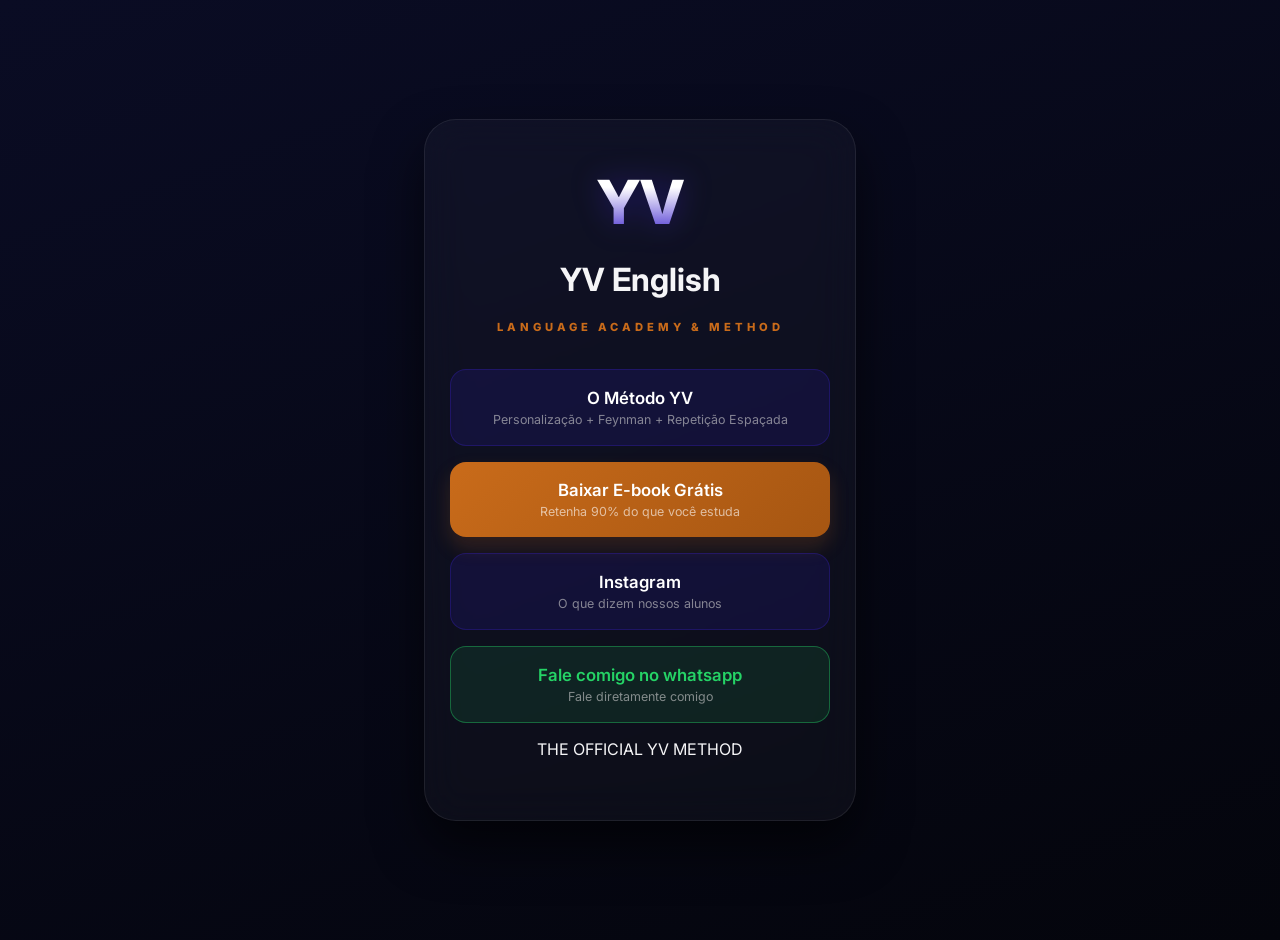
==== index.html @ 887c1414 "Update index.html" ====
<!DOCTYPE html>
<html lang="pt-br">
<head>
    <meta charset="UTF-8">
    <meta name="viewport" content="width=device-width, initial-scale=1.0">
    <title>YV English | Linktree Oficial</title>
    <link rel="stylesheet" href="style.css">
    <link href="https://fonts.googleapis.com/css2?family=Inter:wght@400;600;800&display=swap" rel="stylesheet">
</head>
<body>
    <div class="glass-container">
        <header>
            <div class="logo-glow">YV</div>
            <h1>YV English</h1>
            <p class="tagline">LANGUAGE ACADEMY & METHOD</p>
        </header>

        <main id="links">
            <a href="metodo.html" class="btn secondary" data-info="Descubra a ciência da fluência">
                <span>O Método YV</span>
                <small>Personalização + Feynman + Repetição Espaçada</small>
            </a>

            <a href="./assets/yv.pdf" target="_blank" class="btn primary pulse" data-info="Destrave seu inglês">
                <span>Baixar E-book Grátis</span>
                <small>Retenha 90% do que você estuda</small>
            </a>

            <a href="https://www.instagram.com/yvenglish" class="btn secondary">
                <span>Instagram</span>
                <small>O que dizem nossos alunos</small>
            </a>

            <a href="https://wa.me/5521965126480" class="btn whatsapp">
                <span>Fale comigo no whatsapp</span>
                <small>Fale diretamente comigo</small>
            </a>
        </main>

        <footer>
            <p class="footer-brand">THE OFFICIAL YV METHOD</p>
        </footer>
    </div>

    <script src="script.js"></script>
</body>
</html>
---- style.css ----
:root {
    /* Troca do roxo neon por um Roxo Real Profundo */
    --bg-color: #04050c;           /* Quase preto, para dar contraste */
    --deep-navy: #0a0c24;          /* Azul marinho profundo */
    --royal-purple: #3b22cc;       /* Roxo institucional e sério */
    --accent-orange: #c96b1a;      /* Laranja escuro (cor de autoridade do e-book) */
    --glass-bg: rgba(255, 255, 255, 0.03);
    --text-white: #f5f5f7;         /* Off-white para não cansar a vista */
}

body {
    /* Gradiente linear mais elegante, sem aquele círculo roxo no meio */
    background: linear-gradient(160deg, var(--deep-navy) 0%, var(--bg-color) 100%);
    color: var(--text-white);
    font-family: 'Inter', sans-serif;
    display: flex;
    justify-content: center;
    align-items: center;
    min-height: 100vh;
    margin: 0;
    padding: 20px;
}

.glass-container {
    background: var(--glass-bg);
    backdrop-filter: blur(20px);
    -webkit-backdrop-filter: blur(20px); /* Suporte Safari */
    border: 1px solid rgba(255, 255, 255, 0.08);
    border-radius: 32px;
    padding: 45px 25px;
    width: 100%;
    max-width: 380px;
    box-shadow: 0 25px 50px rgba(0, 0, 0, 0.6);
    text-align: center;
}

.logo-glow {
    font-size: 3.8rem;
    font-weight: 800;
    /* Gradiente no texto para um efeito metálico */
    background: linear-gradient(to bottom, #ffffff 30%, var(--royal-purple) 100%);
    -webkit-background-clip: text;
    -webkit-text-fill-color: transparent;
    filter: drop-shadow(0 0 15px rgba(59, 34, 204, 0.4));
    margin-bottom: 5px;
}

.tagline { 
    font-size: 0.7rem; 
    letter-spacing: 4px; 
    color: var(--accent-orange); /* Laranja escuro trazendo a marca do e-book */
    margin-bottom: 35px;
    font-weight: 800;
    text-transform: uppercase;
}

/* BOTÕES */
.btn {
    display: flex;
    flex-direction: column;
    text-decoration: none;
    padding: 18px;
    margin-bottom: 16px;
    border-radius: 16px;
    transition: all 0.3s cubic-bezier(0.4, 0, 0.2, 1);
    border: 1px solid rgba(255, 255, 255, 0.05);
}

.btn span { font-weight: 600; font-size: 1.05rem; color: #fff; }
.btn small { font-size: 0.78rem; opacity: 0.6; margin-top: 4px; color: #d1d1d1; }

/* Destaque para o E-book (Ouro) */
.primary { 
    background: linear-gradient(135deg, var(--accent-orange), #a65612);
    border: none;
    box-shadow: 0 10px 20px rgba(201, 107, 26, 0.2);
}
.primary span, .primary small { color: #fff; }

/* Botão Secundário - Agora usando o Roxo Real com baixa opacidade */
.secondary { 
    background: rgba(59, 34, 204, 0.15); 
    border: 1px solid rgba(59, 34, 204, 0.3);
}
.secondary:hover { 
    background: rgba(59, 34, 204, 0.3); 
    transform: translateY(-4px); 
    border-color: var(--royal-purple);
}

/* WhatsApp mais sóbrio */
.whatsapp { 
    background: rgba(37, 211, 102, 0.1); 
    border: 1px solid rgba(37, 211, 102, 0.4); 
}
.whatsapp:hover { background: rgba(37, 211, 102, 0.2); }
.whatsapp span { color: #25D366; }

/* Animação de Pulse mais discreta */
@keyframes pulse-animation {
    0% { box-shadow: 0 0 0 0 rgba(201, 107, 26, 0.4); }
    70% { box-shadow: 0 0 0 12px rgba(201, 107, 26, 0); }
    100% { box-shadow: 0 0 0 0 rgba(201, 107, 26, 0); }
}

/* Ajustes na Página de Método */
.pillar {
    border-left: 2px solid var(--royal-purple);
    background: rgba(255,255,255,0.02);
    padding: 15px;
    border-radius: 0 12px 12px 0;
}
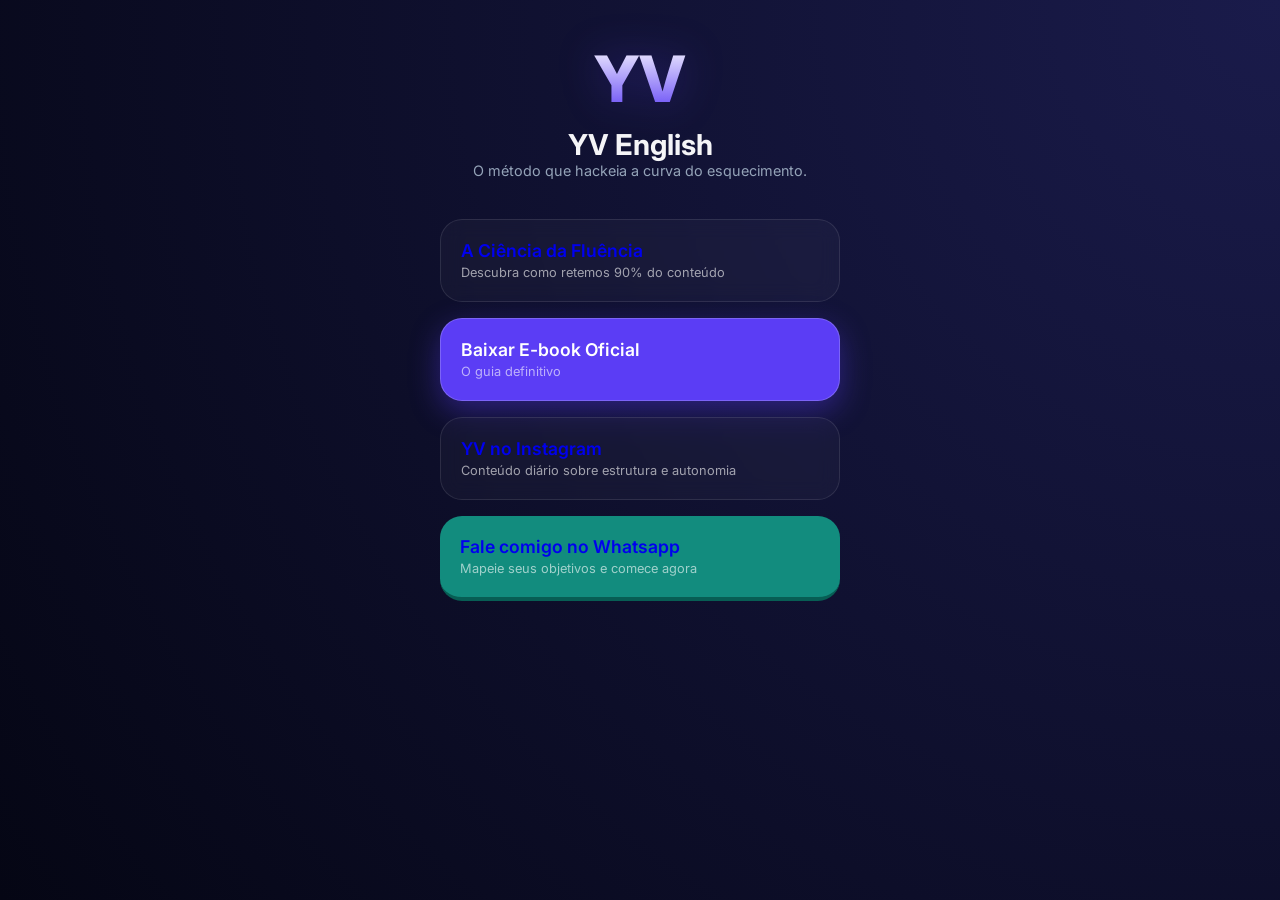
==== commit af9b1d82: "." ====
--- a/index.html
+++ b/index.html
@@ -3,45 +3,42 @@
 <head>
     <meta charset="UTF-8">
     <meta name="viewport" content="width=device-width, initial-scale=1.0">
-    <title>YV English | Linktree Oficial</title>
+    <title>YV English | Language Academy</title>
     <link rel="stylesheet" href="style.css">
     <link href="https://fonts.googleapis.com/css2?family=Inter:wght@400;600;800&display=swap" rel="stylesheet">
 </head>
 <body>
-    <div class="glass-container">
-        <header>
-            <div class="logo-glow">YV</div>
-            <h1>YV English</h1>
-            <p class="tagline">LANGUAGE ACADEMY & METHOD</p>
-        </header>
 
-        <main id="links">
-            <a href="metodo.html" class="btn secondary" data-info="Descubra a ciência da fluência">
-                <span>O Método YV</span>
-                <small>Personalização + Feynman + Repetição Espaçada</small>
-            </a>
+<div class="container">
+    <header>
+        <div class="logo">YV</div>
+        <h1>YV English</h1>
+        <p class="tagline">O método que hackeia a curva do esquecimento.</p>
+    </header>
 
-            <a href="./assets/yv.pdf" target="_blank" class="btn primary pulse" data-info="Destrave seu inglês">
-                <span>Baixar E-book Grátis</span>
-                <small>Retenha 90% do que você estuda</small>
-            </a>
+    <main>
+        <a href="metodo.html" class="btn glass">
+            <span>A Ciência da Fluência</span>
+            <small>Descubra como retemos 90% do conteúdo</small>
+        </a>
 
-            <a href="https://www.instagram.com/yvenglish" class="btn secondary">
-                <span>Instagram</span>
-                <small>O que dizem nossos alunos</small>
-            </a>
+        <a href="/assets/yvMethodEbook.pdf" class="btn primary">
+            <span>Baixar E-book Oficial</span>
+            <small>O guia definitivo</small>
+        </a>
 
-            <a href="https://wa.me/5521965126480" class="btn whatsapp">
-                <span>Fale comigo no whatsapp</span>
-                <small>Fale diretamente comigo</small>
-            </a>
-        </main>
+        <a href="https://www.instagram.com/yvenglish" class="btn glass">
+            <span>YV no Instagram</span>
+            <small>Conteúdo diário sobre estrutura e autonomia</small>
+        </a>
 
-        <footer>
-            <p class="footer-brand">THE OFFICIAL YV METHOD</p>
-        </footer>
-    </div>
+        <a href="https://wa.me/5521965126480" class="btn whatsapp">
+            <span>Fale comigo no Whatsapp </span>
+            <small>Mapeie seus objetivos e comece agora</small>
+        </a>
+    </main>
+</div>
 
-    <script src="script.js"></script>
+<script src="script.js"></script>
 </body>
-</html>
+</html>
--- a/style.css
+++ b/style.css
@@ -1,112 +1,94 @@
 :root {
-    /* Troca do roxo neon por um Roxo Real Profundo */
-    --bg-color: #04050c;           /* Quase preto, para dar contraste */
-    --deep-navy: #0a0c24;          /* Azul marinho profundo */
-    --royal-purple: #3b22cc;       /* Roxo institucional e sério */
-    --accent-orange: #c96b1a;      /* Laranja escuro (cor de autoridade do e-book) */
+    --bg-deep: #050614;      /* Azul noite profundo */
+    --purple-main: #5b3df5;  /* Roxo vibrante da marca */
+    --orange-alert: #c96b1a; /* Laranja escuro para badges e alertas */
+    --off-white: #f5f5f7;    /* Texto e brilhos */
+    --text-dim: #94a3b8;     /* Cinza azulado para legendas */
     --glass-bg: rgba(255, 255, 255, 0.03);
-    --text-white: #f5f5f7;         /* Off-white para não cansar a vista */
+    --glass-border: rgba(255, 255, 255, 0.1);
 }
 
+* { margin: 0; padding: 0; box-sizing: border-box; }
+
 body {
-    /* Gradiente linear mais elegante, sem aquele círculo roxo no meio */
-    background: linear-gradient(160deg, var(--deep-navy) 0%, var(--bg-color) 100%);
-    color: var(--text-white);
     font-family: 'Inter', sans-serif;
+    background: radial-gradient(circle at top right, #1a1b4b, var(--bg-deep));
+    color: var(--off-white);
+    min-height: 100vh;
     display: flex;
     justify-content: center;
-    align-items: center;
-    min-height: 100vh;
-    margin: 0;
-    padding: 20px;
+    padding: 40px 20px;
 }
 
-.glass-container {
-    background: var(--glass-bg);
-    backdrop-filter: blur(20px);
-    -webkit-backdrop-filter: blur(20px); /* Suporte Safari */
-    border: 1px solid rgba(255, 255, 255, 0.08);
-    border-radius: 32px;
-    padding: 45px 25px;
-    width: 100%;
-    max-width: 380px;
-    box-shadow: 0 25px 50px rgba(0, 0, 0, 0.6);
+.container { width: 100%; max-width: 400px; }
+
+/* LOGO & TYPO */
+.logo {
+    font-size: 4rem;
+    font-weight: 800;
     text-align: center;
+    background: linear-gradient(to bottom, #fff, var(--purple-main));
+    -webkit-background-clip: text;
+    -webkit-text-fill-color: transparent;
+    filter: drop-shadow(0 0 20px rgba(91, 61, 245, 0.3));
 }
 
-.logo-glow {
-    font-size: 3.8rem;
-    font-weight: 800;
-    /* Gradiente no texto para um efeito metálico */
-    background: linear-gradient(to bottom, #ffffff 30%, var(--royal-purple) 100%);
-    -webkit-background-clip: text;
-    -webkit-text-fill-color: transparent;
-    filter: drop-shadow(0 0 15px rgba(59, 34, 204, 0.4));
-    margin-bottom: 5px;
+h1 { text-align: center; font-size: 1.8rem; margin-top: 10px; }
+.tagline { text-align: center; color: var(--text-dim); font-size: 0.9rem; margin-bottom: 40px; }
+
+/* BUTTONS */
+.btn {
+    display: block;
+    text-decoration: none;
+    padding: 20px;
+    border-radius: 22px;
+    margin-bottom: 16px;
+    transition: all 0.3s cubic-bezier(0.4, 0, 0.2, 1);
+    position: relative;
+    overflow: hidden;
 }
 
-.tagline { 
-    font-size: 0.7rem; 
-    letter-spacing: 4px; 
-    color: var(--accent-orange); /* Laranja escuro trazendo a marca do e-book */
-    margin-bottom: 35px;
-    font-weight: 800;
-    text-transform: uppercase;
+.glass {
+    background: var(--glass-bg);
+    border: 1px solid var(--glass-border);
+    backdrop-filter: blur(10px);
 }
 
-/* BOTÕES */
-.btn {
-    display: flex;
-    flex-direction: column;
-    text-decoration: none;
-    padding: 18px;
-    margin-bottom: 16px;
-    border-radius: 16px;
-    transition: all 0.3s cubic-bezier(0.4, 0, 0.2, 1);
-    border: 1px solid rgba(255, 255, 255, 0.05);
+.primary {
+    background: var(--purple-main);
+    color: white;
+    box-shadow: 0 10px 30px rgba(91, 61, 245, 0.4);
+    border: 1px solid rgba(255,255,255,0.2);
 }
 
-.btn span { font-weight: 600; font-size: 1.05rem; color: #fff; }
-.btn small { font-size: 0.78rem; opacity: 0.6; margin-top: 4px; color: #d1d1d1; }
-
-/* Destaque para o E-book (Ouro) */
-.primary { 
-    background: linear-gradient(135deg, var(--accent-orange), #a65612);
-    border: none;
-    box-shadow: 0 10px 20px rgba(201, 107, 26, 0.2);
-}
-.primary span, .primary small { color: #fff; }
-
-/* Botão Secundário - Agora usando o Roxo Real com baixa opacidade */
-.secondary { 
-    background: rgba(59, 34, 204, 0.15); 
-    border: 1px solid rgba(59, 34, 204, 0.3);
-}
-.secondary:hover { 
-    background: rgba(59, 34, 204, 0.3); 
-    transform: translateY(-4px); 
-    border-color: var(--royal-purple);
+.whatsapp {
+    background: #128c7e; /* Verde fechado para elegância */
+    border-bottom: 4px solid #075e54;
 }
 
-/* WhatsApp mais sóbrio */
-.whatsapp { 
-    background: rgba(37, 211, 102, 0.1); 
-    border: 1px solid rgba(37, 211, 102, 0.4); 
-}
-.whatsapp:hover { background: rgba(37, 211, 102, 0.2); }
-.whatsapp span { color: #25D366; }
+.btn span { display: block; font-weight: 600; font-size: 1.1rem; }
+.btn small { color: rgba(255,255,255,0.6); font-size: 0.8rem; }
 
-/* Animação de Pulse mais discreta */
-@keyframes pulse-animation {
-    0% { box-shadow: 0 0 0 0 rgba(201, 107, 26, 0.4); }
-    70% { box-shadow: 0 0 0 12px rgba(201, 107, 26, 0); }
-    100% { box-shadow: 0 0 0 0 rgba(201, 107, 26, 0); }
+.btn:hover { transform: translateY(-4px); filter: brightness(1.2); }
+
+/* METHOD PAGE SPECIFICS */
+.back-link { color: var(--orange-alert); text-decoration: none; font-size: 0.8rem; font-weight: 600; }
+.card {
+    background: var(--glass-bg);
+    padding: 24px;
+    border-radius: 20px;
+    border-left: 4px solid var(--orange-alert);
+    margin: 20px 0;
 }
 
-/* Ajustes na Página de Método */
-.pillar {
-    border-left: 2px solid var(--royal-purple);
-    background: rgba(255,255,255,0.02);
-    padding: 15px;
-    border-radius: 0 12px 12px 0;
-}
+.badge {
+    display: inline-block;
+    background: rgba(201, 107, 26, 0.15);
+    color: var(--orange-alert);
+    padding: 4px 12px;
+    border-radius: 50px;
+    font-size: 0.7rem;
+    font-weight: 800;
+    margin-bottom: 10px;
+    text-transform: uppercase;
+}
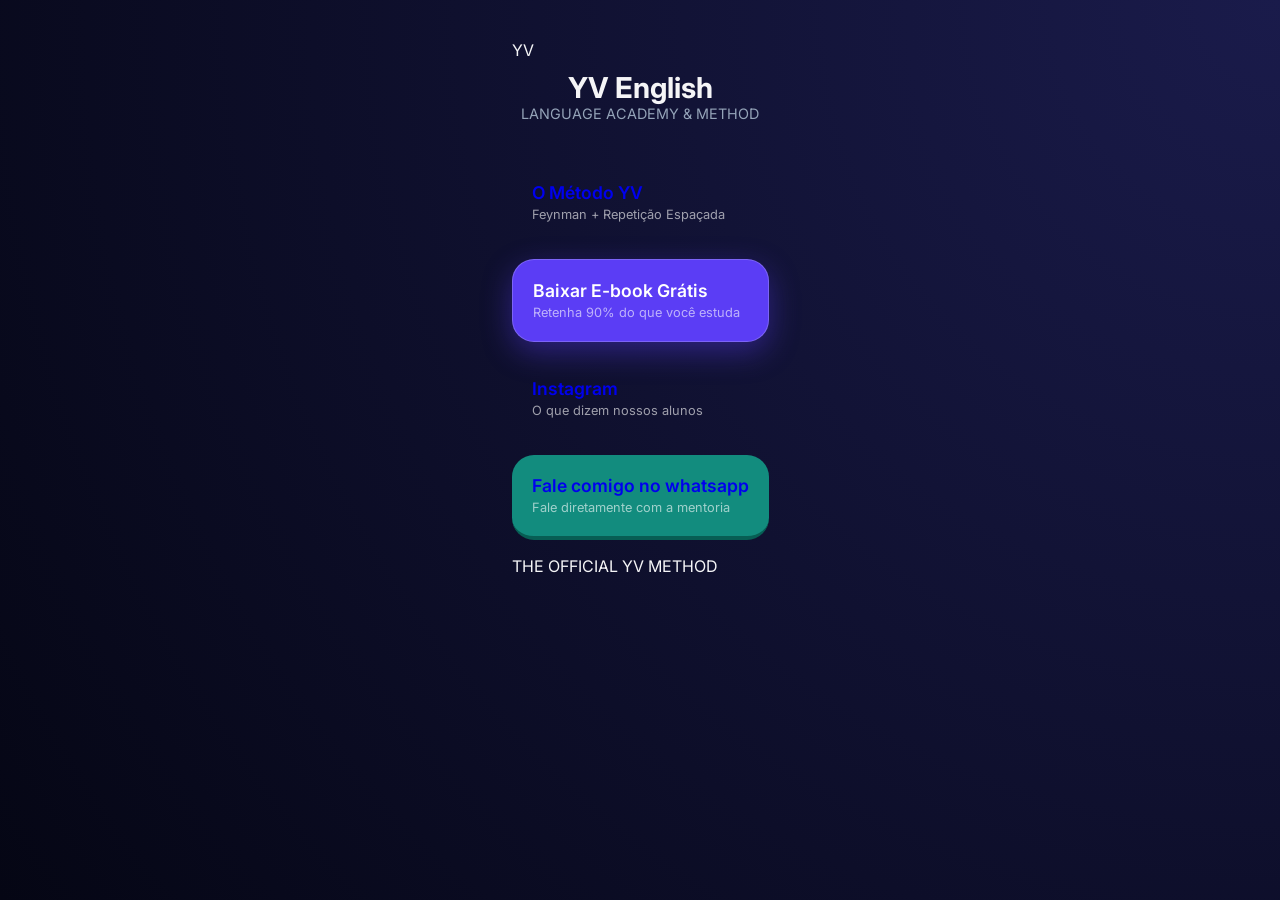
==== commit 3ddb30cf: "testando caminho" ====
--- a/index.html
+++ b/index.html
@@ -3,42 +3,45 @@
 <head>
     <meta charset="UTF-8">
     <meta name="viewport" content="width=device-width, initial-scale=1.0">
-    <title>YV English | Language Academy</title>
+    <title>YV English | Linktree Oficial</title>
     <link rel="stylesheet" href="style.css">
     <link href="https://fonts.googleapis.com/css2?family=Inter:wght@400;600;800&display=swap" rel="stylesheet">
 </head>
 <body>
+    <div class="glass-container">
+        <header>
+            <div class="logo-glow">YV</div>
+            <h1>YV English</h1>
+            <p class="tagline">LANGUAGE ACADEMY & METHOD</p>
+        </header>
 
-<div class="container">
-    <header>
-        <div class="logo">YV</div>
-        <h1>YV English</h1>
-        <p class="tagline">O método que hackeia a curva do esquecimento.</p>
-    </header>
+        <main id="links">
+            <a href="metodo.html" class="btn secondary" data-info="Descubra a ciência da fluência">
+                <span>O Método YV</span>
+                <small>Feynman + Repetição Espaçada</small>
+            </a>
 
-    <main>
-        <a href="metodo.html" class="btn glass">
-            <span>A Ciência da Fluência</span>
-            <small>Descubra como retemos 90% do conteúdo</small>
-        </a>
+            <a href="./assets/yvMethodEbook.pdf" class="btn primary pulse" data-info="Destrave seu inglês - O guia definitivo">
+                <span>Baixar E-book Grátis</span>
+                <small>Retenha 90% do que você estuda</small>
+            </a>
 
-        <a href="/assets/yvMethodEbook.pdf" class="btn primary">
-            <span>Baixar E-book Oficial</span>
-            <small>O guia definitivo</small>
-        </a>
+            <a href="https://www.instagram.com/yvenglish" class="btn secondary">
+                <span>Instagram</span>
+                <small>O que dizem nossos alunos</small>
+            </a>
 
-        <a href="https://www.instagram.com/yvenglish" class="btn glass">
-            <span>YV no Instagram</span>
-            <small>Conteúdo diário sobre estrutura e autonomia</small>
-        </a>
+            <a href="https://wa.me/5521965126480" class="btn whatsapp">
+                <span>Fale comigo no whatsapp</span>
+                <small>Fale diretamente com a mentoria</small>
+            </a>
+        </main>
 
-        <a href="https://wa.me/5521965126480" class="btn whatsapp">
-            <span>Fale comigo no Whatsapp </span>
-            <small>Mapeie seus objetivos e comece agora</small>
-        </a>
-    </main>
-</div>
+        <footer>
+            <p class="footer-brand">THE OFFICIAL YV METHOD</p>
+        </footer>
+    </div>
 
-<script src="script.js"></script>
+    <script src="script.js"></script>
 </body>
 </html>
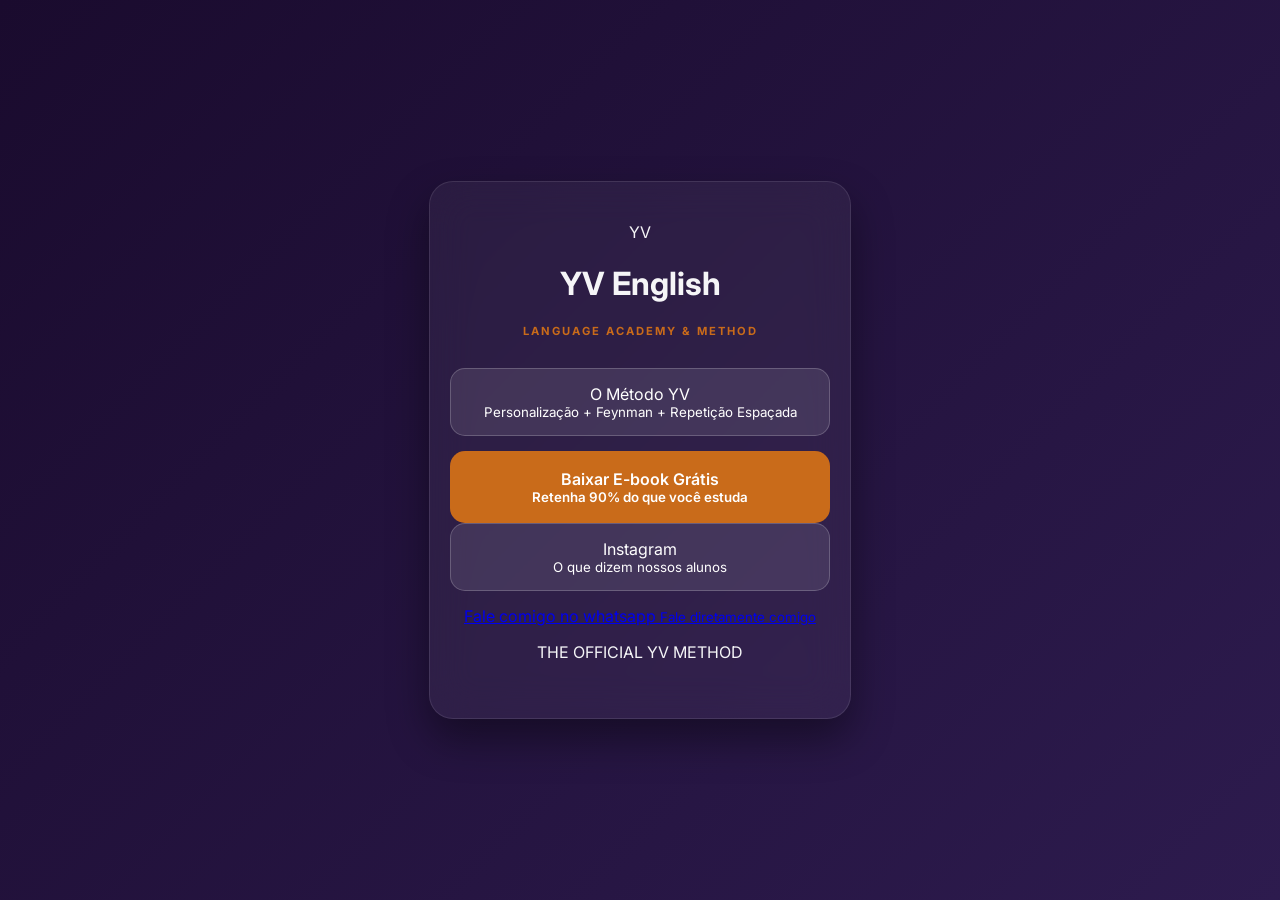
==== commit 3327b56d: "." ====
--- a/index.html
+++ b/index.html
@@ -18,10 +18,10 @@
         <main id="links">
             <a href="metodo.html" class="btn secondary" data-info="Descubra a ciência da fluência">
                 <span>O Método YV</span>
-                <small>Feynman + Repetição Espaçada</small>
+                <small>Personalização + Feynman + Repetição Espaçada</small>
             </a>
 
-            <a href="./assets/yvMethodEbook.pdf" class="btn primary pulse" data-info="Destrave seu inglês - O guia definitivo">
+            <a href="/assets/yv.pdf" class="btn primary pulse" data-info="Destrave seu inglês - O guia definitivo">
                 <span>Baixar E-book Grátis</span>
                 <small>Retenha 90% do que você estuda</small>
             </a>
@@ -33,7 +33,7 @@
 
             <a href="https://wa.me/5521965126480" class="btn whatsapp">
                 <span>Fale comigo no whatsapp</span>
-                <small>Fale diretamente com a mentoria</small>
+                <small>Fale diretamente comigo</small>
             </a>
         </main>
 
@@ -44,4 +44,4 @@
 
     <script src="script.js"></script>
 </body>
-</html>+</html>
--- a/style.css
+++ b/style.css
@@ -1,94 +1,66 @@
 :root {
-    --bg-deep: #050614;      /* Azul noite profundo */
-    --purple-main: #5b3df5;  /* Roxo vibrante da marca */
-    --orange-alert: #c96b1a; /* Laranja escuro para badges e alertas */
-    --off-white: #f5f5f7;    /* Texto e brilhos */
-    --text-dim: #94a3b8;     /* Cinza azulado para legendas */
-    --glass-bg: rgba(255, 255, 255, 0.03);
-    --glass-border: rgba(255, 255, 255, 0.1);
+    --bg-purple-dark: #1a0b2e; /* Roxo profundo */
+    --bg-purple-light: #2d1b4e; /* Roxo vibrante */
+    --accent-orange: #c96b1a;   /* Laranja do e-book */
+    --text-white: #f5f5f7;
+    --glass: rgba(255, 255, 255, 0.05);
 }
 
-* { margin: 0; padding: 0; box-sizing: border-box; }
-
 body {
+    /* Fundo Roxo solicitado */
+    background: linear-gradient(135deg, var(--bg-purple-dark) 0%, var(--bg-purple-light) 100%);
+    color: var(--text-white);
     font-family: 'Inter', sans-serif;
-    background: radial-gradient(circle at top right, #1a1b4b, var(--bg-deep));
-    color: var(--off-white);
-    min-height: 100vh;
     display: flex;
     justify-content: center;
-    padding: 40px 20px;
+    align-items: center;
+    min-height: 100vh;
+    margin: 0;
 }
 
-.container { width: 100%; max-width: 400px; }
-
-/* LOGO & TYPO */
-.logo {
-    font-size: 4rem;
-    font-weight: 800;
+.glass-container {
+    background: var(--glass);
+    backdrop-filter: blur(20px);
+    -webkit-backdrop-filter: blur(20px);
+    border: 1px solid rgba(255, 255, 255, 0.1);
+    border-radius: 24px;
+    padding: 40px 20px;
+    width: 90%;
+    max-width: 380px;
     text-align: center;
-    background: linear-gradient(to bottom, #fff, var(--purple-main));
-    -webkit-background-clip: text;
-    -webkit-text-fill-color: transparent;
-    filter: drop-shadow(0 0 20px rgba(91, 61, 245, 0.3));
+    box-shadow: 0 20px 40px rgba(0,0,0,0.4);
 }
 
-h1 { text-align: center; font-size: 1.8rem; margin-top: 10px; }
-.tagline { text-align: center; color: var(--text-dim); font-size: 0.9rem; margin-bottom: 40px; }
-
-/* BUTTONS */
-.btn {
-    display: block;
-    text-decoration: none;
-    padding: 20px;
-    border-radius: 22px;
-    margin-bottom: 16px;
-    transition: all 0.3s cubic-bezier(0.4, 0, 0.2, 1);
-    position: relative;
-    overflow: hidden;
+.tagline {
+    color: var(--accent-orange);
+    font-weight: 700;
+    letter-spacing: 2px;
+    text-transform: uppercase;
+    font-size: 0.7rem;
+    margin-bottom: 30px;
 }
 
-.glass {
-    background: var(--glass-bg);
-    border: 1px solid var(--glass-border);
-    backdrop-filter: blur(10px);
+.btn.primary {
+    background-color: var(--accent-orange);
+    color: white;
+    border: none;
+    padding: 18px;
+    border-radius: 15px;
+    text-decoration: none;
+    display: flex;
+    flex-direction: column;
+    font-weight: 600;
+    transition: 0.3s;
 }
 
-.primary {
-    background: var(--purple-main);
+.btn.secondary {
+    background: rgba(255, 255, 255, 0.1);
+    border: 1px solid rgba(255, 255, 255, 0.2);
+    margin-bottom: 15px;
+    padding: 15px;
+    border-radius: 15px;
+    text-decoration: none;
+    display: flex;
+    flex-direction: column;
     color: white;
-    box-shadow: 0 10px 30px rgba(91, 61, 245, 0.4);
-    border: 1px solid rgba(255,255,255,0.2);
 }
-
-.whatsapp {
-    background: #128c7e; /* Verde fechado para elegância */
-    border-bottom: 4px solid #075e54;
-}
-
-.btn span { display: block; font-weight: 600; font-size: 1.1rem; }
-.btn small { color: rgba(255,255,255,0.6); font-size: 0.8rem; }
-
-.btn:hover { transform: translateY(-4px); filter: brightness(1.2); }
-
-/* METHOD PAGE SPECIFICS */
-.back-link { color: var(--orange-alert); text-decoration: none; font-size: 0.8rem; font-weight: 600; }
-.card {
-    background: var(--glass-bg);
-    padding: 24px;
-    border-radius: 20px;
-    border-left: 4px solid var(--orange-alert);
-    margin: 20px 0;
-}
-
-.badge {
-    display: inline-block;
-    background: rgba(201, 107, 26, 0.15);
-    color: var(--orange-alert);
-    padding: 4px 12px;
-    border-radius: 50px;
-    font-size: 0.7rem;
-    font-weight: 800;
-    margin-bottom: 10px;
-    text-transform: uppercase;
-}
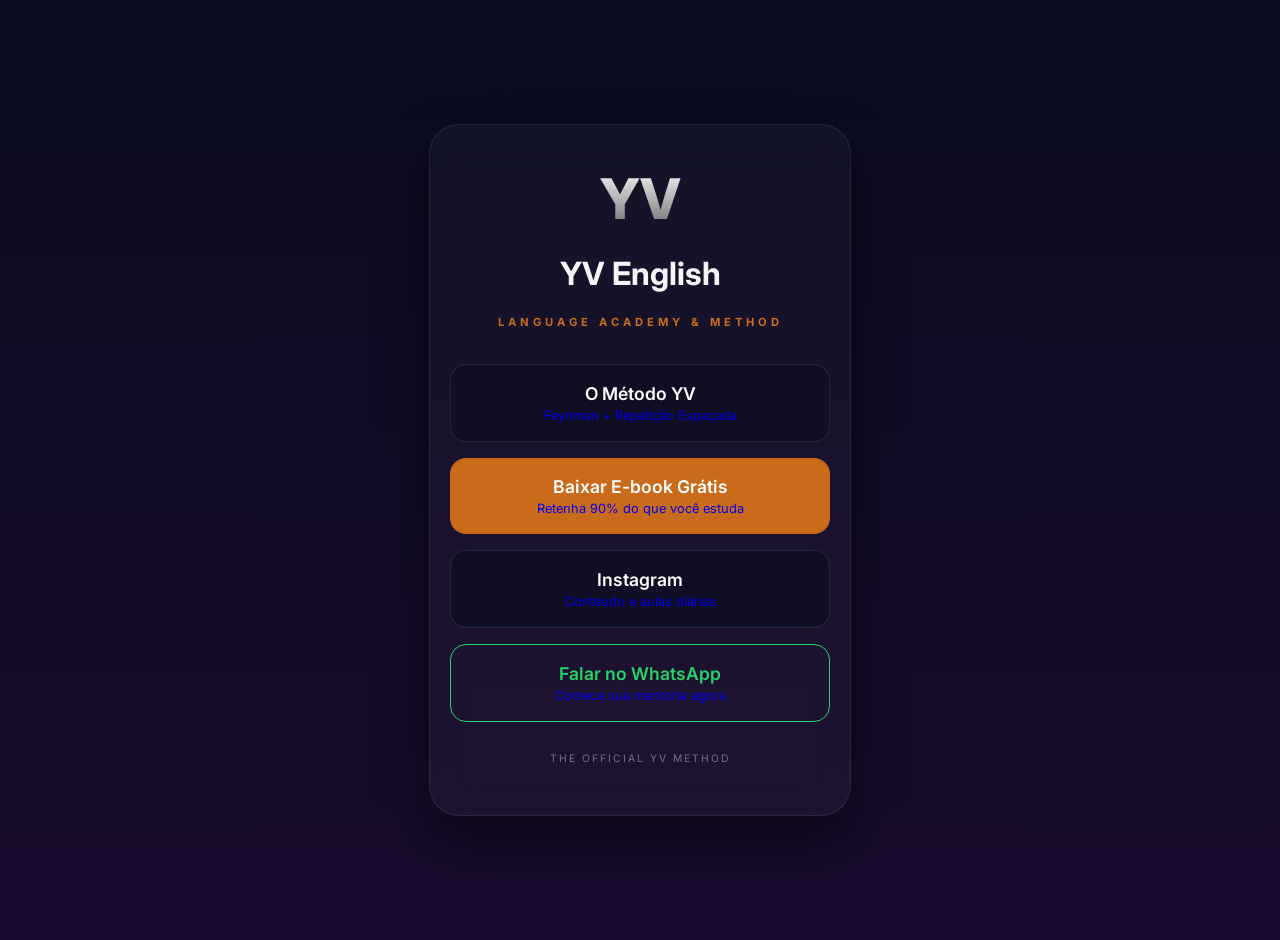
==== commit e6ad957d: "foi" ====
--- a/index.html
+++ b/index.html
@@ -3,7 +3,7 @@
 <head>
     <meta charset="UTF-8">
     <meta name="viewport" content="width=device-width, initial-scale=1.0">
-    <title>YV English | Linktree Oficial</title>
+    <title>YV English | Linktree</title>
     <link rel="stylesheet" href="style.css">
     <link href="https://fonts.googleapis.com/css2?family=Inter:wght@400;600;800&display=swap" rel="stylesheet">
 </head>
@@ -16,24 +16,24 @@
         </header>
 
         <main id="links">
-            <a href="metodo.html" class="btn secondary" data-info="Descubra a ciência da fluência">
+            <a href="metodo.html" class="btn secondary">
                 <span>O Método YV</span>
-                <small>Personalização + Feynman + Repetição Espaçada</small>
+                <small>Feynman + Repetição Espaçada</small>
             </a>
 
-            <a href="/assets/yv.pdf" class="btn primary pulse" data-info="Destrave seu inglês - O guia definitivo">
+            <a href="/assets/yv.pdf" download="yv.pdf" target="_blank" class="btn primary pulse">
                 <span>Baixar E-book Grátis</span>
                 <small>Retenha 90% do que você estuda</small>
             </a>
 
             <a href="https://www.instagram.com/yvenglish" class="btn secondary">
                 <span>Instagram</span>
-                <small>O que dizem nossos alunos</small>
+                <small>Conteúdo e aulas diárias</small>
             </a>
 
             <a href="https://wa.me/5521965126480" class="btn whatsapp">
-                <span>Fale comigo no whatsapp</span>
-                <small>Fale diretamente comigo</small>
+                <span>Falar no WhatsApp</span>
+                <small>Comece sua mentoria agora</small>
             </a>
         </main>
 
@@ -41,7 +41,5 @@
             <p class="footer-brand">THE OFFICIAL YV METHOD</p>
         </footer>
     </div>
-
-    <script src="script.js"></script>
 </body>
-</html>
+</html>
--- a/style.css
+++ b/style.css
@@ -1,14 +1,14 @@
 :root {
-    --bg-purple-dark: #1a0b2e; /* Roxo profundo */
-    --bg-purple-light: #2d1b4e; /* Roxo vibrante */
-    --accent-orange: #c96b1a;   /* Laranja do e-book */
-    --text-white: #f5f5f7;
-    --glass: rgba(255, 255, 255, 0.05);
+    --bg-dark: #1a0b2e;        /* Preto profundo */
+    --navy-blue: #0a0c1f;      /* Azul noite */
+    --accent-orange: #c96b1a;  /* Laranja escuro (autoridade) */
+    --text-white: #f5f5f7;     /* Off-white */
+    --glass: rgba(255, 255, 255, 0.03);
 }
 
 body {
-    /* Fundo Roxo solicitado */
-    background: linear-gradient(135deg, var(--bg-purple-dark) 0%, var(--bg-purple-light) 100%);
+    /* Fundo limpo: Azul Noite para o Preto, sem roxo */
+    background: linear-gradient(180deg, var(--navy-blue) 0%, var(--bg-dark) 100%);
     color: var(--text-white);
     font-family: 'Inter', sans-serif;
     display: flex;
@@ -16,51 +16,82 @@
     align-items: center;
     min-height: 100vh;
     margin: 0;
+    padding: 20px;
 }
 
 .glass-container {
     background: var(--glass);
     backdrop-filter: blur(20px);
     -webkit-backdrop-filter: blur(20px);
-    border: 1px solid rgba(255, 255, 255, 0.1);
-    border-radius: 24px;
+    border: 1px solid rgba(255, 255, 255, 0.08);
+    border-radius: 30px;
     padding: 40px 20px;
-    width: 90%;
+    width: 100%;
     max-width: 380px;
     text-align: center;
-    box-shadow: 0 20px 40px rgba(0,0,0,0.4);
+    box-shadow: 0 25px 50px rgba(0,0,0,0.5);
+}
+
+.logo-glow {
+    font-size: 3.5rem;
+    font-weight: 800;
+    background: linear-gradient(to bottom, #fff, #666);
+    -webkit-background-clip: text;
+    -webkit-text-fill-color: transparent;
+    margin-bottom: 5px;
 }
 
 .tagline {
-    color: var(--accent-orange);
+    font-size: 0.7rem;
+    letter-spacing: 4px;
+    color: var(--accent-orange); /* Destaque laranja */
     font-weight: 700;
-    letter-spacing: 2px;
-    text-transform: uppercase;
-    font-size: 0.7rem;
-    margin-bottom: 30px;
+    margin-bottom: 35px;
 }
 
-.btn.primary {
-    background-color: var(--accent-orange);
-    color: white;
-    border: none;
-    padding: 18px;
-    border-radius: 15px;
-    text-decoration: none;
+.btn {
     display: flex;
     flex-direction: column;
-    font-weight: 600;
-    transition: 0.3s;
+    text-decoration: none;
+    padding: 18px;
+    margin-bottom: 16px;
+    border-radius: 16px;
+    transition: all 0.3s ease;
+    border: 1px solid rgba(255, 255, 255, 0.05);
 }
 
-.btn.secondary {
-    background: rgba(255, 255, 255, 0.1);
-    border: 1px solid rgba(255, 255, 255, 0.2);
-    margin-bottom: 15px;
-    padding: 15px;
-    border-radius: 15px;
-    text-decoration: none;
-    display: flex;
-    flex-direction: column;
-    color: white;
+.btn span { font-weight: 600; font-size: 1.1rem; color: #fff; }
+.btn small { font-size: 0.8rem;  margin-top: 4px; }
+
+/* Botão E-book (Laranja do PDF) */
+.primary {
+    background: var(--accent-orange);
+    border: none;
 }
+
+/* Botões Secundários (Azul Marinho Sutil) */
+.secondary {
+    background: rgba(10, 12, 31, 0.6);
+    border: 1px solid rgba(255, 255, 255, 0.1);
+}
+
+.secondary:hover {
+    background: rgba(255, 255, 255, 0.05);
+    transform: translateY(-3px);
+}
+
+.whatsapp {
+    background: transparent;
+    border: 1px solid #25D366;
+}
+.whatsapp span { color: #25D366; }
+
+.pulse { animation: pulse-animation 2s infinite; }
+
+@keyframes pulse-animation {
+    0% { box-shadow: 0 0 0 0 rgba(201, 107, 26, 0.4); }
+    70% { box-shadow: 0 0 0 15px rgba(201, 107, 26, 0); }
+    100% { box-shadow: 0 0 0 0 rgba(201, 107, 26, 0); }
+}
+
+.footer-brand { margin-top: 30px; font-size: 0.65rem; opacity: 0.4; letter-spacing: 2px; }
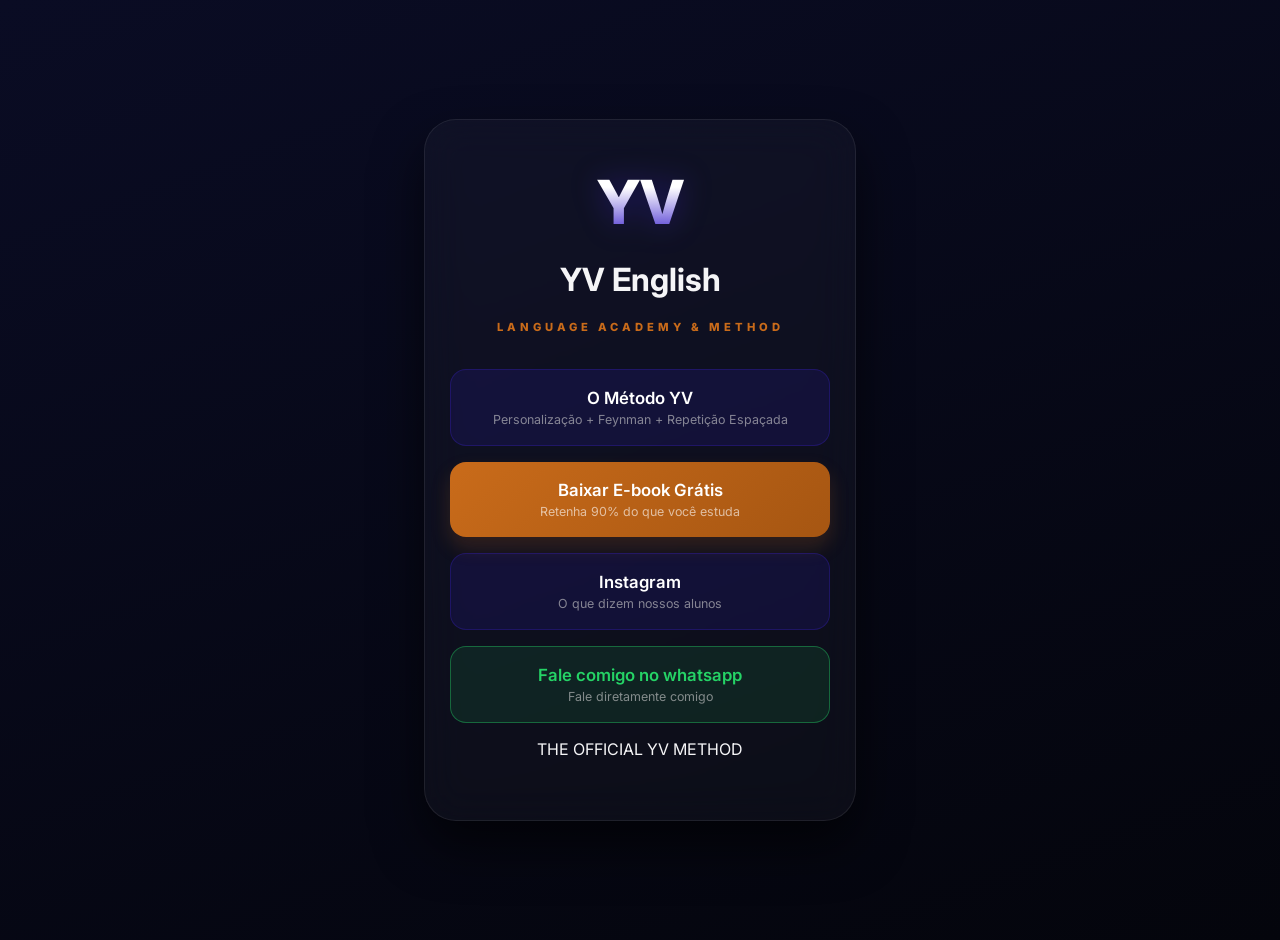
==== commit ad7eafac: "agora sim" ====
--- a/index.html
+++ b/index.html
@@ -3,7 +3,7 @@
 <head>
     <meta charset="UTF-8">
     <meta name="viewport" content="width=device-width, initial-scale=1.0">
-    <title>YV English | Linktree</title>
+    <title>YV English | Linktree Oficial</title>
     <link rel="stylesheet" href="style.css">
     <link href="https://fonts.googleapis.com/css2?family=Inter:wght@400;600;800&display=swap" rel="stylesheet">
 </head>
@@ -18,22 +18,22 @@
         <main id="links">
             <a href="metodo.html" class="btn secondary">
                 <span>O Método YV</span>
-                <small>Feynman + Repetição Espaçada</small>
+                <small>Personalização + Feynman + Repetição Espaçada</small>
             </a>
 
-            <a href="/assets/yv.pdf" download="yv.pdf" target="_blank" class="btn primary pulse">
+            <a href="assets/yv.pdf" target="_blank" class="btn primary">
                 <span>Baixar E-book Grátis</span>
                 <small>Retenha 90% do que você estuda</small>
             </a>
 
             <a href="https://www.instagram.com/yvenglish" class="btn secondary">
                 <span>Instagram</span>
-                <small>Conteúdo e aulas diárias</small>
+                <small>O que dizem nossos alunos</small>
             </a>
 
             <a href="https://wa.me/5521965126480" class="btn whatsapp">
-                <span>Falar no WhatsApp</span>
-                <small>Comece sua mentoria agora</small>
+                <span>Fale comigo no whatsapp</span>
+                <small>Fale diretamente comigo</small>
             </a>
         </main>
 
--- a/style.css
+++ b/style.css
@@ -1,14 +1,18 @@
 :root {
-    --bg-dark: #1a0b2e;        /* Preto profundo */
-    --navy-blue: #0a0c1f;      /* Azul noite */
-    --accent-orange: #c96b1a;  /* Laranja escuro (autoridade) */
-    --text-white: #f5f5f7;     /* Off-white */
-    --glass: rgba(255, 255, 255, 0.03);
+    /* Troca do roxo neon por um Roxo Real Profundo */
+    --bg-color: #04050c;           /* Quase preto, para dar contraste */
+    --deep-navy: #0a0c24;          /* Azul marinho profundo */
+    --royal-purple: #3b22cc;       /* Roxo institucional e sério */
+    --accent-orange: #c96b1a;      /* Laranja escuro (cor de autoridade do e-book) */
+    --glass-bg: rgba(255, 255, 255, 0.03);
+    --text-white: #f5f5f7;         /* Off-white para não cansar a vista */
 }
 
+head {}
+
 body {
-    /* Fundo limpo: Azul Noite para o Preto, sem roxo */
-    background: linear-gradient(180deg, var(--navy-blue) 0%, var(--bg-dark) 100%);
+    /* Gradiente linear mais elegante, sem aquele círculo roxo no meio */
+    background: linear-gradient(160deg, var(--deep-navy) 0%, var(--bg-color) 100%);
     color: var(--text-white);
     font-family: 'Inter', sans-serif;
     display: flex;
@@ -20,35 +24,39 @@
 }
 
 .glass-container {
-    background: var(--glass);
+    background: var(--glass-bg);
     backdrop-filter: blur(20px);
-    -webkit-backdrop-filter: blur(20px);
+    -webkit-backdrop-filter: blur(20px); /* Suporte Safari */
     border: 1px solid rgba(255, 255, 255, 0.08);
-    border-radius: 30px;
-    padding: 40px 20px;
+    border-radius: 32px;
+    padding: 45px 25px;
     width: 100%;
     max-width: 380px;
+    box-shadow: 0 25px 50px rgba(0, 0, 0, 0.6);
     text-align: center;
-    box-shadow: 0 25px 50px rgba(0,0,0,0.5);
 }
 
 .logo-glow {
-    font-size: 3.5rem;
+    font-size: 3.8rem;
     font-weight: 800;
-    background: linear-gradient(to bottom, #fff, #666);
+    /* Gradiente no texto para um efeito metálico */
+    background: linear-gradient(to bottom, #ffffff 30%, var(--royal-purple) 100%);
     -webkit-background-clip: text;
     -webkit-text-fill-color: transparent;
+    filter: drop-shadow(0 0 15px rgba(59, 34, 204, 0.4));
     margin-bottom: 5px;
 }
 
-.tagline {
-    font-size: 0.7rem;
-    letter-spacing: 4px;
-    color: var(--accent-orange); /* Destaque laranja */
-    font-weight: 700;
+.tagline { 
+    font-size: 0.7rem; 
+    letter-spacing: 4px; 
+    color: var(--accent-orange); /* Laranja escuro trazendo a marca do e-book */
     margin-bottom: 35px;
+    font-weight: 800;
+    text-transform: uppercase;
 }
 
+/* BOTÕES */
 .btn {
     display: flex;
     flex-direction: column;
@@ -56,42 +64,51 @@
     padding: 18px;
     margin-bottom: 16px;
     border-radius: 16px;
-    transition: all 0.3s ease;
+    transition: all 0.3s cubic-bezier(0.4, 0, 0.2, 1);
     border: 1px solid rgba(255, 255, 255, 0.05);
 }
 
-.btn span { font-weight: 600; font-size: 1.1rem; color: #fff; }
-.btn small { font-size: 0.8rem;  margin-top: 4px; }
+.btn span { font-weight: 600; font-size: 1.05rem; color: #fff; }
+.btn small { font-size: 0.78rem; opacity: 0.6; margin-top: 4px; color: #d1d1d1; }
 
-/* Botão E-book (Laranja do PDF) */
-.primary {
-    background: var(--accent-orange);
+/* Destaque para o E-book (Ouro) */
+.primary { 
+    background: linear-gradient(135deg, var(--accent-orange), #a65612);
     border: none;
+    box-shadow: 0 10px 20px rgba(201, 107, 26, 0.2);
+}
+.primary span, .primary small { color: #fff; }
+
+/* Botão Secundário - Agora usando o Roxo Real com baixa opacidade */
+.secondary { 
+    background: rgba(59, 34, 204, 0.15); 
+    border: 1px solid rgba(59, 34, 204, 0.3);
+}
+.secondary:hover { 
+    background: rgba(59, 34, 204, 0.3); 
+    transform: translateY(-4px); 
+    border-color: var(--royal-purple);
 }
 
-/* Botões Secundários (Azul Marinho Sutil) */
-.secondary {
-    background: rgba(10, 12, 31, 0.6);
-    border: 1px solid rgba(255, 255, 255, 0.1);
+/* WhatsApp mais sóbrio */
+.whatsapp { 
+    background: rgba(37, 211, 102, 0.1); 
+    border: 1px solid rgba(37, 211, 102, 0.4); 
 }
-
-.secondary:hover {
-    background: rgba(255, 255, 255, 0.05);
-    transform: translateY(-3px);
-}
-
-.whatsapp {
-    background: transparent;
-    border: 1px solid #25D366;
-}
+.whatsapp:hover { background: rgba(37, 211, 102, 0.2); }
 .whatsapp span { color: #25D366; }
 
-.pulse { animation: pulse-animation 2s infinite; }
-
+/* Animação de Pulse mais discreta */
 @keyframes pulse-animation {
     0% { box-shadow: 0 0 0 0 rgba(201, 107, 26, 0.4); }
-    70% { box-shadow: 0 0 0 15px rgba(201, 107, 26, 0); }
+    70% { box-shadow: 0 0 0 12px rgba(201, 107, 26, 0); }
     100% { box-shadow: 0 0 0 0 rgba(201, 107, 26, 0); }
 }
 
-.footer-brand { margin-top: 30px; font-size: 0.65rem; opacity: 0.4; letter-spacing: 2px; }+/* Ajustes na Página de Método */
+.pillar {
+    border-left: 2px solid var(--royal-purple);
+    background: rgba(255,255,255,0.02);
+    padding: 15px;
+    border-radius: 0 12px 12px 0;
+}
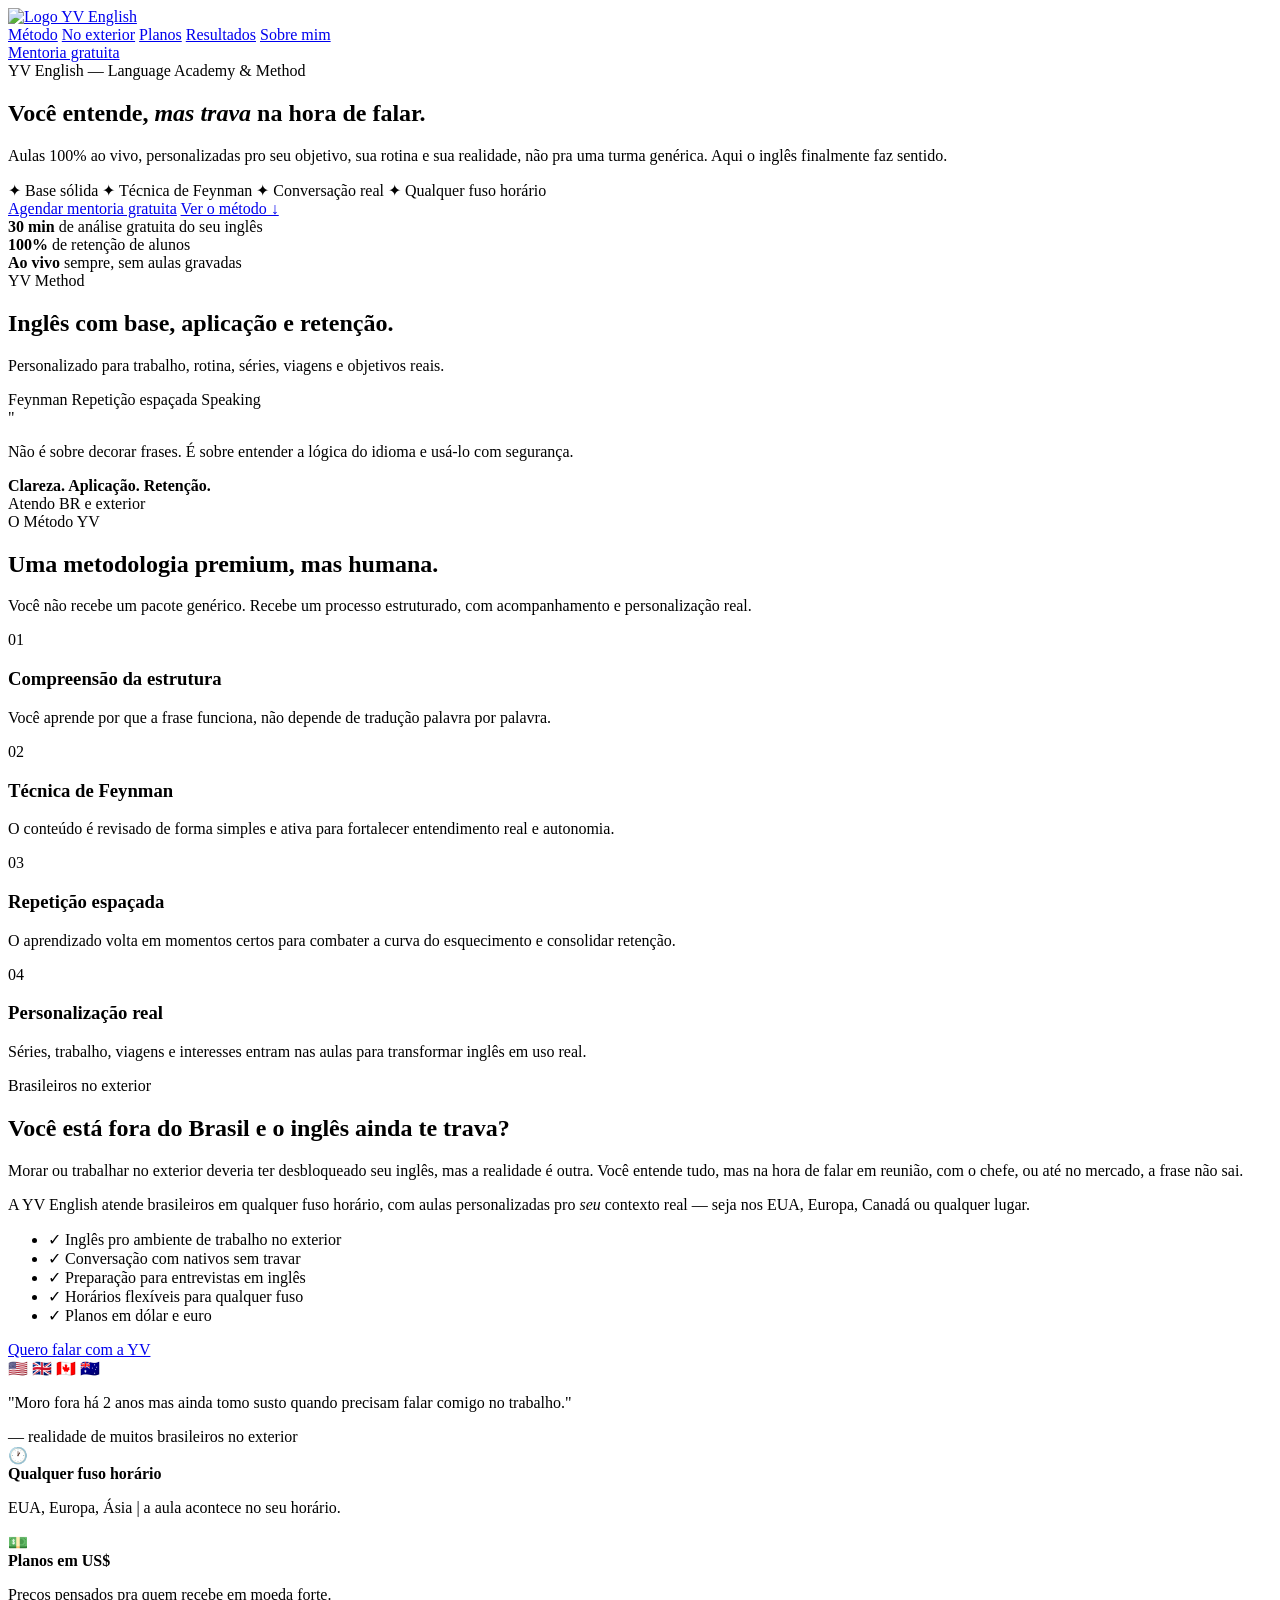
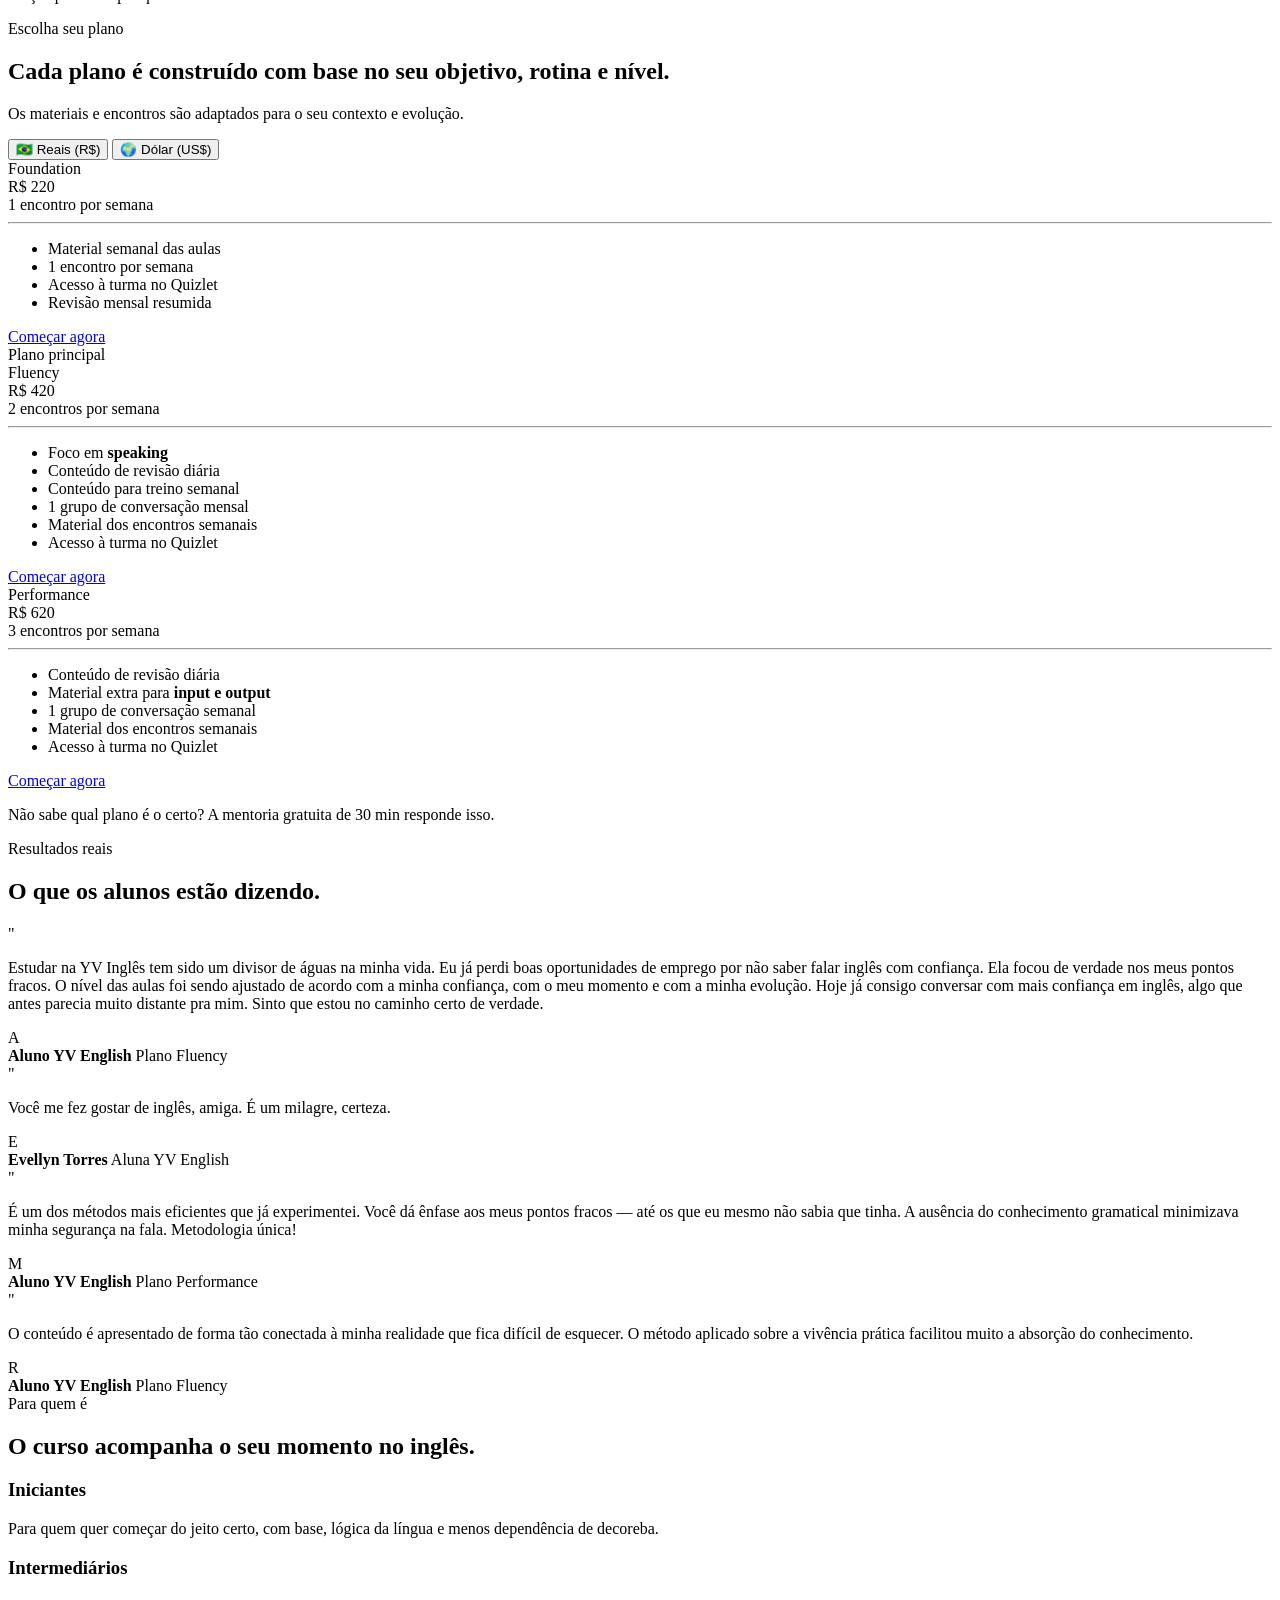
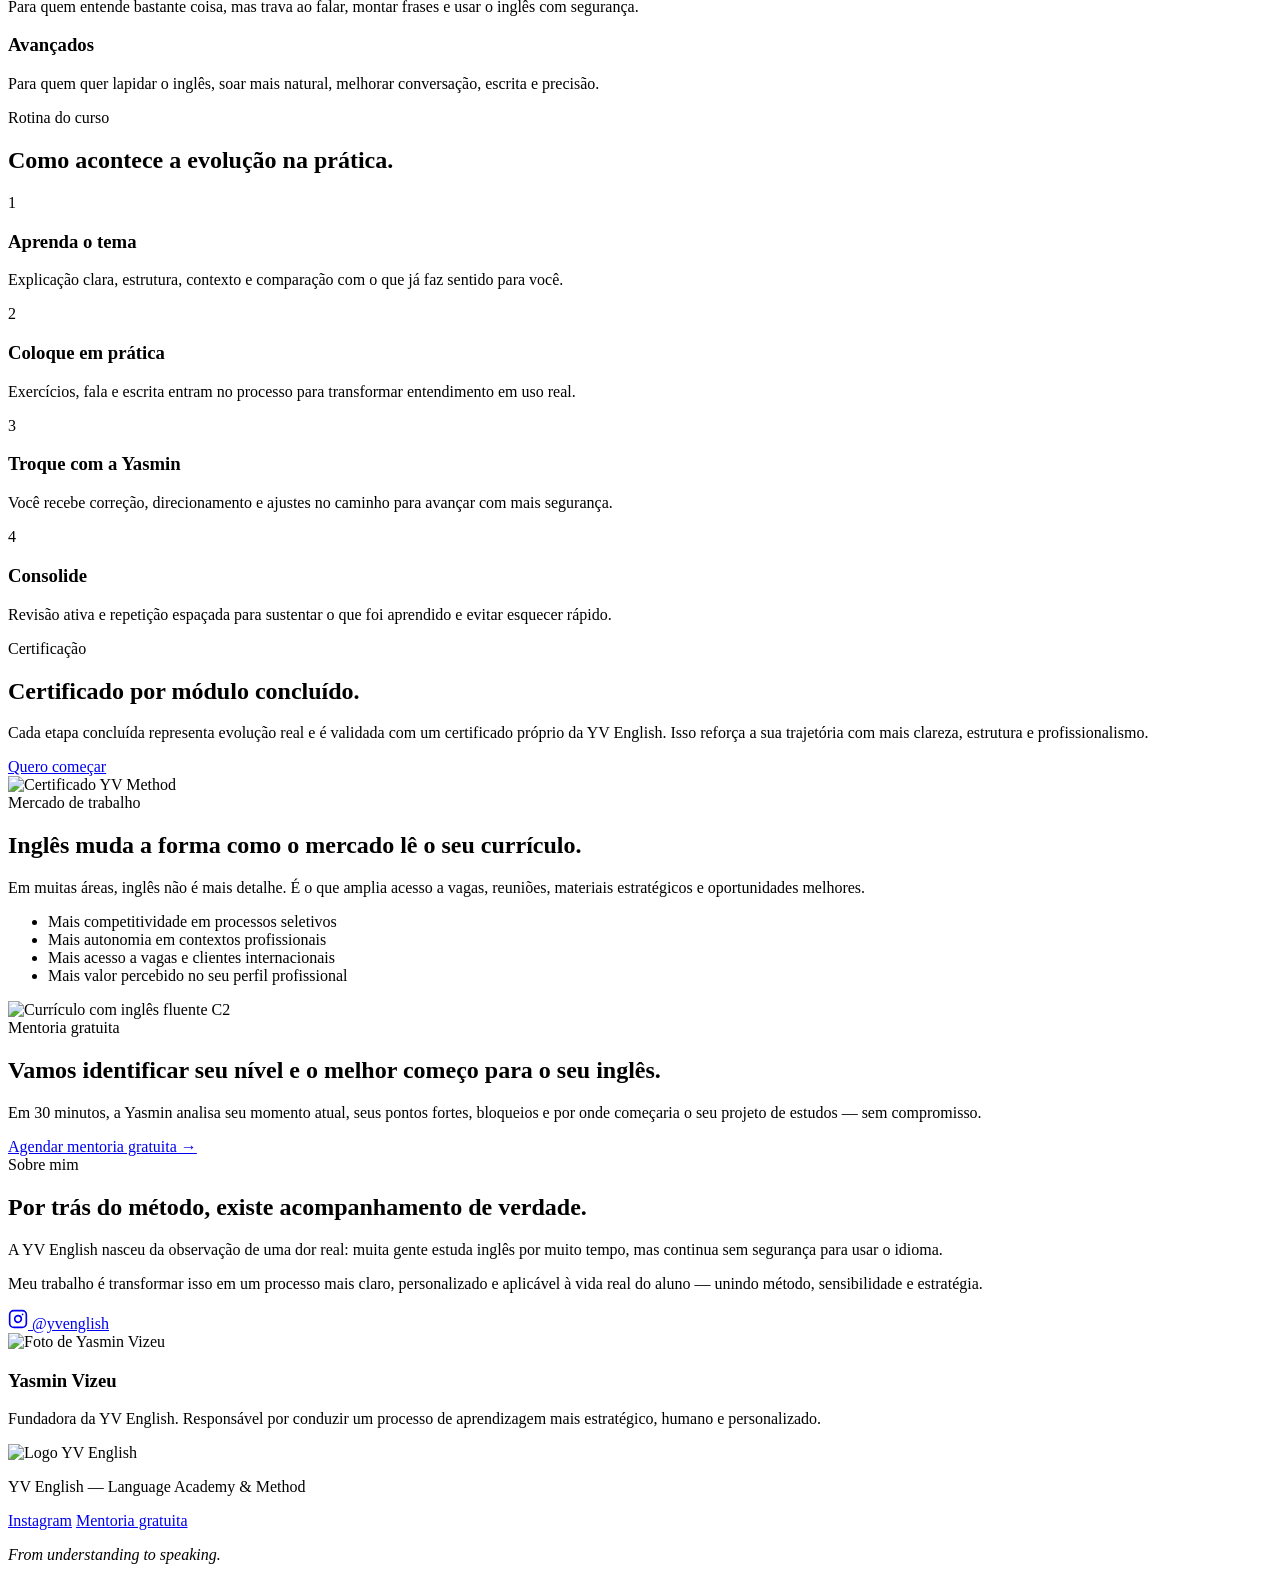
==== commit 5238f3eb: "Revise index.html for branding and content updates Updated the HTML structure and content for better" ====
--- a/index.html
+++ b/index.html
@@ -1,45 +1,450 @@
 <!DOCTYPE html>
-<html lang="pt-br">
+<html lang="pt-BR">
 <head>
-    <meta charset="UTF-8">
-    <meta name="viewport" content="width=device-width, initial-scale=1.0">
-    <title>YV English | Linktree Oficial</title>
-    <link rel="stylesheet" href="style.css">
-    <link href="https://fonts.googleapis.com/css2?family=Inter:wght@400;600;800&display=swap" rel="stylesheet">
+  <meta charset="UTF-8" />
+  <meta name="viewport" content="width=device-width, initial-scale=1.0" />
+  <title>YV English | Inglês Personalizado</title>
+  <meta name="description" content="Aulas personalizadas de inglês para quem quer destravar a fala e usar o idioma na vida real. Atendo brasileiros no Brasil e no exterior. Mentoria gratuita de 30 minutos." />
+  <link rel="icon" type="image/png" href="assets/favicon.png">
+  <link rel="preconnect" href="https://fonts.googleapis.com">
+  <link rel="preconnect" href="https://fonts.gstatic.com" crossorigin>
+  <link href="https://fonts.googleapis.com/css2?family=Playfair+Display:ital,wght@0,700;0,800;1,700&family=DM+Sans:wght@300;400;500;600;700&family=DM+Serif+Display:ital@0;1&display=swap" rel="stylesheet">
+  <link rel="stylesheet" href="styles.css" />
 </head>
 <body>
-    <div class="glass-container">
-        <header>
-            <div class="logo-glow">YV</div>
-            <h1>YV English</h1>
-            <p class="tagline">LANGUAGE ACADEMY & METHOD</p>
-        </header>
-
-        <main id="links">
-            <a href="metodo.html" class="btn secondary">
-                <span>O Método YV</span>
-                <small>Personalização + Feynman + Repetição Espaçada</small>
+
+  <!-- HEADER -->
+  <header class="site-header">
+    <div class="container nav">
+      <a class="brand" href="#top" aria-label="YV English">
+        <img src="assets/logo.png" alt="Logo YV English" />
+      </a>
+      <nav class="desktop-nav">
+        <a href="#metodo">Método</a>
+        <a href="#exterior">No exterior</a>
+        <a href="#planos">Planos</a>
+        <a href="#depoimentos">Resultados</a>
+        <a href="#sobre">Sobre mim</a>
+      </nav>
+      <a class="btn btn-nav" href="https://yasvizeu.github.io/novoAluno/" target="_blank" rel="noopener noreferrer">Mentoria gratuita</a>
+    </div>
+  </header>
+
+  <main id="top">
+
+    <!-- HERO -->
+    <section class="hero">
+      <div class="hero-bg-blob blob-1"></div>
+      <div class="hero-bg-blob blob-2"></div>
+      <div class="container hero-grid">
+        <div class="hero-copy">
+          <span class="eyebrow">YV English — Language Academy &amp; Method</span>
+          <h1>Você entende, <em>mas trava</em> na hora de falar.</h1>
+          <p class="hero-lead">
+            Aulas 100% ao vivo, personalizadas pro seu objetivo, sua rotina e sua realidade, não pra uma turma genérica. Aqui o inglês finalmente faz sentido.
+          </p>
+          <div class="hero-tags">
+            <span>✦ Base sólida</span>
+            <span>✦ Técnica de Feynman</span>
+            <span>✦ Conversação real</span>
+            <span>✦ Qualquer fuso horário</span>
+          </div>
+          <div class="hero-actions">
+            <a class="btn btn-primary" href="https://yasvizeu.github.io/novoAluno/" target="_blank" rel="noopener noreferrer">Agendar mentoria gratuita</a>
+            <a class="btn btn-ghost" href="#metodo">Ver o método ↓</a>
+          </div>
+          <div class="hero-proof-row">
+            <div class="proof-item">
+              <strong>30 min</strong>
+              <span>de análise gratuita do seu inglês</span>
+            </div>
+            <div class="proof-divider"></div>
+            <div class="proof-item">
+              <strong>100%</strong>
+              <span>de retenção de alunos</span>
+            </div>
+            <div class="proof-divider"></div>
+            <div class="proof-item">
+              <strong>Ao vivo</strong>
+              <span>sempre, sem aulas gravadas</span>
+            </div>
+          </div>
+        </div>
+
+        <div class="hero-visual">
+          <div class="hero-card-main">
+            <div class="card-eyebrow">YV Method</div>
+            <h2>Inglês com base, aplicação e retenção.</h2>
+            <p>Personalizado para trabalho, rotina, séries, viagens e objetivos reais.</p>
+            <div class="card-pills">
+              <span>Feynman</span>
+              <span>Repetição espaçada</span>
+              <span>Speaking</span>
+            </div>
+          </div>
+          <div class="hero-card-quote">
+            <div class="quote-icon">"</div>
+            <p>Não é sobre decorar frases. É sobre entender a lógica do idioma e usá-lo com segurança.</p>
+            <strong>Clareza. Aplicação. Retenção.</strong>
+          </div>
+          <div class="hero-float-badge">
+            <span class="badge-dot"></span>
+            Atendo BR e exterior
+          </div>
+        </div>
+      </div>
+    </section>
+
+    <!-- MÉTODO -->
+    <section class="section method" id="metodo">
+      <div class="container">
+        <div class="section-head center reveal">
+          <span class="eyebrow">O Método YV</span>
+          <h2>Uma metodologia premium, mas humana.</h2>
+          <p>Você não recebe um pacote genérico. Recebe um processo estruturado, com acompanhamento e personalização real.</p>
+        </div>
+        <div class="method-grid">
+          <article class="method-card reveal">
+            <div class="method-num">01</div>
+            <h3>Compreensão da estrutura</h3>
+            <p>Você aprende por que a frase funciona, não depende de tradução palavra por palavra.</p>
+          </article>
+          <article class="method-card reveal">
+            <div class="method-num">02</div>
+            <h3>Técnica de Feynman</h3>
+            <p>O conteúdo é revisado de forma simples e ativa para fortalecer entendimento real e autonomia.</p>
+          </article>
+          <article class="method-card reveal">
+            <div class="method-num">03</div>
+            <h3>Repetição espaçada</h3>
+            <p>O aprendizado volta em momentos certos para combater a curva do esquecimento e consolidar retenção.</p>
+          </article>
+          <article class="method-card method-card-accent reveal">
+            <div class="method-num light">04</div>
+            <h3>Personalização real</h3>
+            <p>Séries, trabalho, viagens e interesses entram nas aulas para transformar inglês em uso real.</p>
+          </article>
+        </div>
+      </div>
+    </section>
+
+    <!-- SEÇÃO BRASILEIROS NO EXTERIOR -->
+    <section class="section exterior" id="exterior">
+      <div class="exterior-bg"></div>
+      <div class="container exterior-grid">
+        <div class="exterior-copy reveal">
+          <span class="eyebrow">Brasileiros no exterior</span>
+          <h2>Você está fora do Brasil e o inglês ainda te trava?</h2>
+          <p>
+            Morar ou trabalhar no exterior deveria ter desbloqueado seu inglês, mas a realidade é outra. Você entende tudo, mas na hora de falar em reunião, com o chefe, ou até no mercado, a frase não sai.
+          </p>
+          <p>
+            A YV English atende brasileiros em qualquer fuso horário, com aulas personalizadas pro <em>seu</em> contexto real — seja nos EUA, Europa, Canadá ou qualquer lugar.
+          </p>
+          <ul class="exterior-list">
+            <li><span class="check">✓</span> Inglês pro ambiente de trabalho no exterior</li>
+            <li><span class="check">✓</span> Conversação com nativos sem travar</li>
+            <li><span class="check">✓</span> Preparação para entrevistas em inglês</li>
+            <li><span class="check">✓</span> Horários flexíveis para qualquer fuso</li>
+            <li><span class="check">✓</span> Planos em dólar e euro</li>
+          </ul>
+          <a class="btn btn-primary" href="https://yasvizeu.github.io/novoAluno/" target="_blank" rel="noopener noreferrer">Quero falar com a YV</a>
+        </div>
+        <div class="exterior-cards reveal">
+          <div class="ext-card ext-card-1">
+            <div class="ext-flag">🇺🇸 🇬🇧 🇨🇦 🇦🇺</div>
+            <p>"Moro fora há 2 anos mas ainda tomo susto quando precisam falar comigo no trabalho."</p>
+            <span>— realidade de muitos brasileiros no exterior</span>
+          </div>
+          <div class="ext-card ext-card-2">
+            <div class="ext-icon">🕐</div>
+            <strong>Qualquer fuso horário</strong>
+            <p>EUA, Europa, Ásia | a aula acontece no seu horário.</p>
+          </div>
+          <div class="ext-card ext-card-3">
+            <div class="ext-icon">💵</div>
+            <strong>Planos em US$</strong>
+            <p>Preços pensados pra quem recebe em moeda forte.</p>
+          </div>
+        </div>
+      </div>
+    </section>
+
+    <!-- PLANOS -->
+    <section class="section plans" id="planos">
+      <div class="container">
+        <div class="section-head center reveal">
+          <span class="eyebrow">Escolha seu plano</span>
+          <h2>Cada plano é construído com base no seu objetivo, rotina e nível.</h2>
+          <p>Os materiais e encontros são adaptados para o seu contexto e evolução.</p>
+        </div>
+
+        <div class="plans-toggle reveal">
+          <button class="toggle-btn active" data-currency="brl">🇧🇷 Reais (R$)</button>
+          <button class="toggle-btn" data-currency="usd">🌍 Dólar (US$)</button>
+        </div>
+
+        <div class="plans-grid">
+          <article class="plan-card reveal">
+            <div class="plan-name">Foundation</div>
+            <div class="plan-price" data-brl="R$ 220" data-usd="US$ 44">R$ 220</div>
+            <div class="plan-freq">1 encontro por semana</div>
+            <hr class="plan-divider">
+            <ul class="plan-features">
+              <li>Material semanal das aulas</li>
+              <li>1 encontro por semana</li>
+              <li>Acesso à turma no Quizlet</li>
+              <li>Revisão mensal resumida</li>
+            </ul>
+            <a class="btn btn-plan-outline" href="https://yasvizeu.github.io/novoAluno/" target="_blank">Começar agora</a>
+          </article>
+
+          <article class="plan-card plan-featured reveal">
+            <div class="plan-badge">Plano principal</div>
+            <div class="plan-name">Fluency</div>
+            <div class="plan-price" data-brl="R$ 420" data-usd="US$ 85">R$ 420</div>
+            <div class="plan-freq">2 encontros por semana</div>
+            <hr class="plan-divider">
+            <ul class="plan-features">
+              <li>Foco em <strong>speaking</strong></li>
+              <li>Conteúdo de revisão diária</li>
+              <li>Conteúdo para treino semanal</li>
+              <li>1 grupo de conversação mensal</li>
+              <li>Material dos encontros semanais</li>
+              <li>Acesso à turma no Quizlet</li>
+            </ul>
+            <a class="btn btn-plan-primary" href="https://yasvizeu.github.io/novoAluno/" target="_blank">Começar agora</a>
+          </article>
+
+          <article class="plan-card reveal">
+            <div class="plan-name">Performance</div>
+            <div class="plan-price" data-brl="R$ 620" data-usd="US$ 125">R$ 620</div>
+            <div class="plan-freq">3 encontros por semana</div>
+            <hr class="plan-divider">
+            <ul class="plan-features">
+              <li>Conteúdo de revisão diária</li>
+              <li>Material extra para <strong>input e output</strong></li>
+              <li>1 grupo de conversação semanal</li>
+              <li>Material dos encontros semanais</li>
+              <li>Acesso à turma no Quizlet</li>
+            </ul>
+            <a class="btn btn-plan-outline" href="https://yasvizeu.github.io/novoAluno/" target="_blank">Começar agora</a>
+          </article>
+        </div>
+
+        <p class="plans-note reveal">Não sabe qual plano é o certo? A mentoria gratuita de 30 min responde isso.</p>
+      </div>
+    </section>
+
+    <!-- DEPOIMENTOS -->
+    <section class="section testimonials" id="depoimentos">
+      <div class="container">
+        <div class="section-head center reveal">
+          <span class="eyebrow">Resultados reais</span>
+          <h2>O que os alunos estão dizendo.</h2>
+        </div>
+
+        <div class="testi-grid">
+          <article class="testi-card testi-large reveal">
+            <div class="testi-quote-mark">"</div>
+            <p class="testi-text">Estudar na YV Inglês tem sido um divisor de águas na minha vida. Eu já perdi boas oportunidades de emprego por não saber falar inglês com confiança. Ela focou de verdade nos meus pontos fracos. O nível das aulas foi sendo ajustado de acordo com a minha confiança, com o meu momento e com a minha evolução. Hoje já consigo conversar com mais confiança em inglês, algo que antes parecia muito distante pra mim. Sinto que estou no caminho certo de verdade.</p>
+            <div class="testi-author">
+              <div class="testi-avatar">A</div>
+              <div>
+                <strong>Aluno YV English</strong>
+                <span>Plano Fluency</span>
+              </div>
+            </div>
+          </article>
+
+          <div class="testi-col">
+            <article class="testi-card reveal">
+              <div class="testi-quote-mark small">"</div>
+              <p class="testi-text">Você me fez gostar de inglês, amiga. É um milagre, certeza.</p>
+              <div class="testi-author">
+                <div class="testi-avatar">E</div>
+                <div>
+                  <strong>Evellyn Torres</strong>
+                  <span>Aluna YV English</span>
+                </div>
+              </div>
+            </article>
+
+            <article class="testi-card reveal">
+              <div class="testi-quote-mark small">"</div>
+              <p class="testi-text">É um dos métodos mais eficientes que já experimentei. Você dá ênfase aos meus pontos fracos — até os que eu mesmo não sabia que tinha. A ausência do conhecimento gramatical minimizava minha segurança na fala. Metodologia única!</p>
+              <div class="testi-author">
+                <div class="testi-avatar">M</div>
+                <div>
+                  <strong>Aluno YV English</strong>
+                  <span>Plano Performance</span>
+                </div>
+              </div>
+            </article>
+
+            <article class="testi-card reveal">
+              <div class="testi-quote-mark small">"</div>
+              <p class="testi-text">O conteúdo é apresentado de forma tão conectada à minha realidade que fica difícil de esquecer. O método aplicado sobre a vivência prática facilitou muito a absorção do conhecimento.</p>
+              <div class="testi-author">
+                <div class="testi-avatar">R</div>
+                <div>
+                  <strong>Aluno YV English</strong>
+                  <span>Plano Fluency</span>
+                </div>
+              </div>
+            </article>
+          </div>
+        </div>
+      </div>
+    </section>
+
+    <!-- PARA QUEM É -->
+    <section class="section audience" id="publico">
+      <div class="container">
+        <div class="section-head center reveal">
+          <span class="eyebrow">Para quem é</span>
+          <h2>O curso acompanha o seu momento no inglês.</h2>
+        </div>
+        <div class="audience-grid">
+          <article class="audience-card reveal">
+            <div class="audience-img visual-1"></div>
+            <h3>Iniciantes</h3>
+            <p>Para quem quer começar do jeito certo, com base, lógica da língua e menos dependência de decoreba.</p>
+          </article>
+          <article class="audience-card reveal">
+            <div class="audience-img visual-2"></div>
+            <h3>Intermediários</h3>
+            <p>Para quem entende bastante coisa, mas trava ao falar, montar frases e usar o inglês com segurança.</p>
+          </article>
+          <article class="audience-card reveal">
+            <div class="audience-img visual-3"></div>
+            <h3>Avançados</h3>
+            <p>Para quem quer lapidar o inglês, soar mais natural, melhorar conversação, escrita e precisão.</p>
+          </article>
+        </div>
+      </div>
+    </section>
+
+    <!-- ROTINA -->
+    <section class="section routine" id="rotina">
+      <div class="container">
+        <div class="section-head center reveal">
+          <span class="eyebrow">Rotina do curso</span>
+          <h2>Como acontece a evolução na prática.</h2>
+        </div>
+        <div class="routine-grid">
+          <article class="routine-step reveal">
+            <div class="step-num">1</div>
+            <h3>Aprenda o tema</h3>
+            <p>Explicação clara, estrutura, contexto e comparação com o que já faz sentido para você.</p>
+          </article>
+          <article class="routine-step reveal">
+            <div class="step-num">2</div>
+            <h3>Coloque em prática</h3>
+            <p>Exercícios, fala e escrita entram no processo para transformar entendimento em uso real.</p>
+          </article>
+          <article class="routine-step reveal">
+            <div class="step-num">3</div>
+            <h3>Troque com a Yasmin</h3>
+            <p>Você recebe correção, direcionamento e ajustes no caminho para avançar com mais segurança.</p>
+          </article>
+          <article class="routine-step reveal">
+            <div class="step-num">4</div>
+            <h3>Consolide</h3>
+            <p>Revisão ativa e repetição espaçada para sustentar o que foi aprendido e evitar esquecer rápido.</p>
+          </article>
+        </div>
+      </div>
+    </section>
+
+    <!-- CERTIFICADO -->
+    <section class="section certificate" id="certificado">
+      <div class="container certificate-box reveal">
+        <div class="cert-copy">
+          <span class="eyebrow">Certificação</span>
+          <h2>Certificado por módulo concluído.</h2>
+          <p>Cada etapa concluída representa evolução real e é validada com um certificado próprio da YV English. Isso reforça a sua trajetória com mais clareza, estrutura e profissionalismo.</p>
+          <a class="btn btn-primary" href="https://yasvizeu.github.io/novoAluno/" target="_blank" rel="noopener noreferrer">Quero começar</a>
+        </div>
+        <div class="cert-frame">
+          <img src="assets/certificado.png" alt="Certificado YV Method" />
+        </div>
+      </div>
+    </section>
+
+    <!-- MERCADO / CURRÍCULO -->
+    <section class="section market" id="mercado">
+      <div class="container market-grid">
+        <div class="market-copy reveal">
+          <span class="eyebrow">Mercado de trabalho</span>
+          <h2>Inglês muda a forma como o mercado lê o seu currículo.</h2>
+          <p>Em muitas áreas, inglês não é mais detalhe. É o que amplia acesso a vagas, reuniões, materiais estratégicos e oportunidades melhores.</p>
+          <ul class="market-list">
+            <li>Mais competitividade em processos seletivos</li>
+            <li>Mais autonomia em contextos profissionais</li>
+            <li>Mais acesso a vagas e clientes internacionais</li>
+            <li>Mais valor percebido no seu perfil profissional</li>
+          </ul>
+        </div>
+        <div class="market-image reveal">
+          <img src="assets/curriculosite.png" alt="Currículo com inglês fluente C2" />
+        </div>
+      </div>
+    </section>
+
+    <!-- CTA CENTRAL -->
+    <section class="section cta-section">
+      <div class="container">
+        <div class="cta-box reveal">
+          <span class="eyebrow">Mentoria gratuita</span>
+          <h2>Vamos identificar seu nível e o melhor começo para o seu inglês.</h2>
+          <p>Em 30 minutos, a Yasmin analisa seu momento atual, seus pontos fortes, bloqueios e por onde começaria o seu projeto de estudos — sem compromisso.</p>
+          <a class="btn btn-cta" href="https://yasvizeu.github.io/novoAluno/" target="_blank" rel="noopener noreferrer">Agendar mentoria gratuita →</a>
+        </div>
+      </div>
+    </section>
+
+    <!-- SOBRE -->
+    <section class="section about" id="sobre">
+      <div class="container about-grid">
+        <div class="about-copy reveal">
+          <span class="eyebrow">Sobre mim</span>
+          <h2>Por trás do método, existe acompanhamento de verdade.</h2>
+          <p>A YV English nasceu da observação de uma dor real: muita gente estuda inglês por muito tempo, mas continua sem segurança para usar o idioma.</p>
+          <p>Meu trabalho é transformar isso em um processo mais claro, personalizado e aplicável à vida real do aluno — unindo método, sensibilidade e estratégia.</p>
+          <div class="about-social">
+            <a class="social-btn" href="https://www.instagram.com/yvenglish" target="_blank" rel="noopener noreferrer">
+              <svg width="20" height="20" viewBox="0 0 24 24" fill="none" stroke="currentColor" stroke-width="2" stroke-linecap="round" stroke-linejoin="round"><rect x="2" y="2" width="20" height="20" rx="5" ry="5"/><path d="M16 11.37A4 4 0 1 1 12.63 8 4 4 0 0 1 16 11.37z"/><line x1="17.5" y1="6.5" x2="17.51" y2="6.5"/></svg>
+              @yvenglish
             </a>
-
-            <a href="assets/yv.pdf" target="_blank" class="btn primary">
-                <span>Baixar E-book Grátis</span>
-                <small>Retenha 90% do que você estuda</small>
-            </a>
-
-            <a href="https://www.instagram.com/yvenglish" class="btn secondary">
-                <span>Instagram</span>
-                <small>O que dizem nossos alunos</small>
-            </a>
-
-            <a href="https://wa.me/5521965126480" class="btn whatsapp">
-                <span>Fale comigo no whatsapp</span>
-                <small>Fale diretamente comigo</small>
-            </a>
-        </main>
-
-        <footer>
-            <p class="footer-brand">THE OFFICIAL YV METHOD</p>
-        </footer>
+          </div>
+        </div>
+        <div class="about-panel reveal">
+          <img src="assets/yasmin.jpg" alt="Foto de Yasmin Vizeu" />
+          <div class="about-panel-info">
+            <h3>Yasmin Vizeu</h3>
+            <p>Fundadora da YV English. Responsável por conduzir um processo de aprendizagem mais estratégico, humano e personalizado.</p>
+          </div>
+        </div>
+      </div>
+    </section>
+
+  </main>
+
+  <footer class="site-footer">
+    <div class="container footer-inner">
+      <div class="footer-brand">
+        <img src="assets/logo.png" alt="Logo YV English" />
+        <p>YV English — Language Academy &amp; Method</p>
+      </div>
+      <div class="footer-links">
+        <a href="https://www.instagram.com/yvenglish" target="_blank" rel="noopener noreferrer">Instagram</a>
+        <a href="https://yasvizeu.github.io/novoAluno/" target="_blank" rel="noopener noreferrer">Mentoria gratuita</a>
+      </div>
+      <p class="footer-tagline"><em>From understanding to speaking.</em></p>
     </div>
+  </footer>
+
+  <script src="script.js"></script>
 </body>
-</html>+</html>
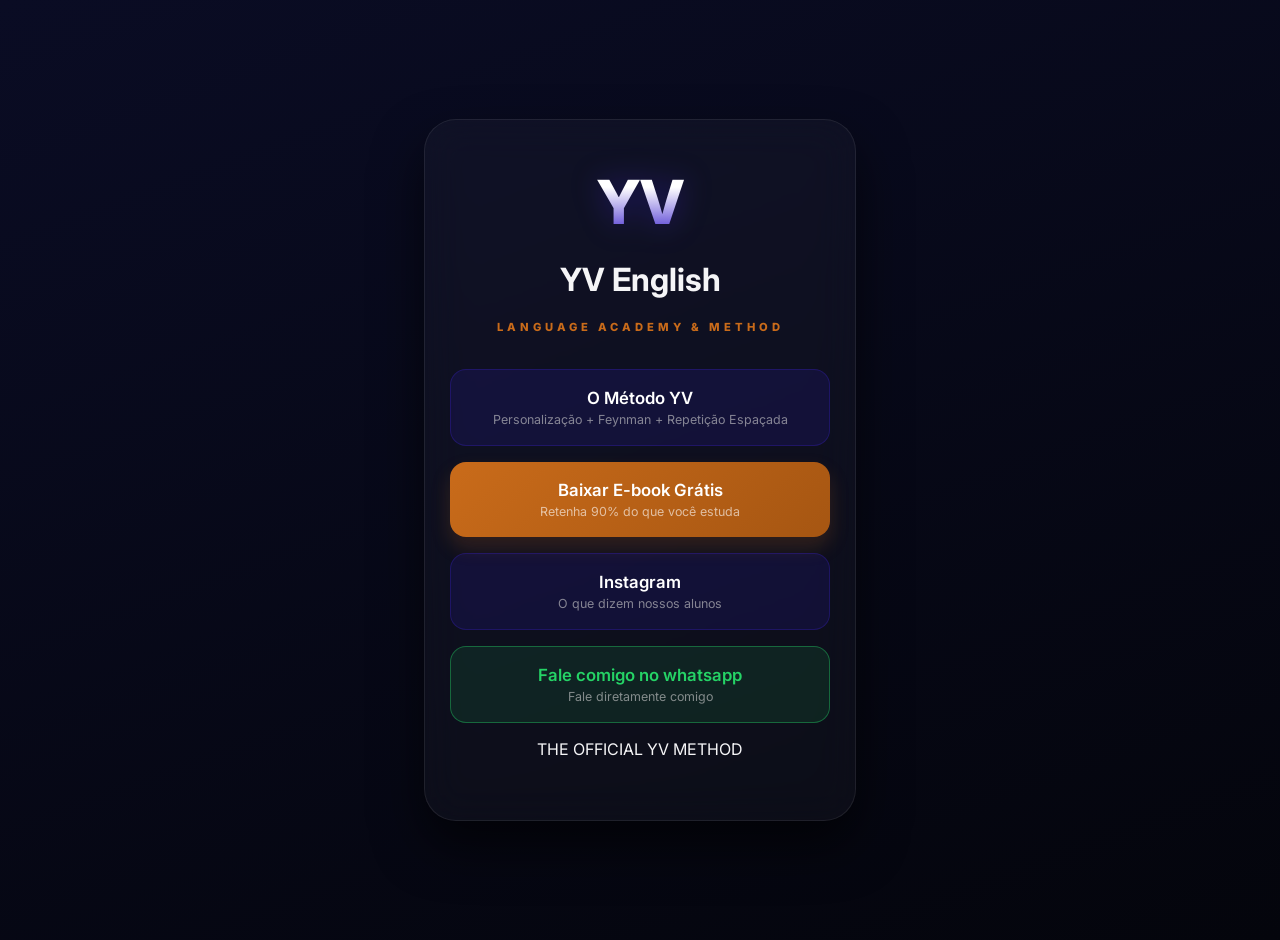
==== commit 8f868def: "Refactor index.html structure and content Updated the HTML structure, including changes to the heade" ====
--- a/index.html
+++ b/index.html
@@ -1,450 +1,45 @@
 <!DOCTYPE html>
-<html lang="pt-BR">
+<html lang="pt-br">
 <head>
-  <meta charset="UTF-8" />
-  <meta name="viewport" content="width=device-width, initial-scale=1.0" />
-  <title>YV English | Inglês Personalizado</title>
-  <meta name="description" content="Aulas personalizadas de inglês para quem quer destravar a fala e usar o idioma na vida real. Atendo brasileiros no Brasil e no exterior. Mentoria gratuita de 30 minutos." />
-  <link rel="icon" type="image/png" href="assets/favicon.png">
-  <link rel="preconnect" href="https://fonts.googleapis.com">
-  <link rel="preconnect" href="https://fonts.gstatic.com" crossorigin>
-  <link href="https://fonts.googleapis.com/css2?family=Playfair+Display:ital,wght@0,700;0,800;1,700&family=DM+Sans:wght@300;400;500;600;700&family=DM+Serif+Display:ital@0;1&display=swap" rel="stylesheet">
-  <link rel="stylesheet" href="styles.css" />
+    <meta charset="UTF-8">
+    <meta name="viewport" content="width=device-width, initial-scale=1.0">
+    <title>YV English | Linktree Oficial</title>
+    <link rel="stylesheet" href="style.css">
+    <link href="https://fonts.googleapis.com/css2?family=Inter:wght@400;600;800&display=swap" rel="stylesheet">
 </head>
 <body>
+    <div class="glass-container">
+        <header>
+            <div class="logo-glow">YV</div>
+            <h1>YV English</h1>
+            <p class="tagline">LANGUAGE ACADEMY & METHOD</p>
+        </header>
 
-  <!-- HEADER -->
-  <header class="site-header">
-    <div class="container nav">
-      <a class="brand" href="#top" aria-label="YV English">
-        <img src="assets/logo.png" alt="Logo YV English" />
-      </a>
-      <nav class="desktop-nav">
-        <a href="#metodo">Método</a>
-        <a href="#exterior">No exterior</a>
-        <a href="#planos">Planos</a>
-        <a href="#depoimentos">Resultados</a>
-        <a href="#sobre">Sobre mim</a>
-      </nav>
-      <a class="btn btn-nav" href="https://yasvizeu.github.io/novoAluno/" target="_blank" rel="noopener noreferrer">Mentoria gratuita</a>
+        <main id="links">
+            <a href="metodo.html" class="btn secondary">
+                <span>O Método YV</span>
+                <small>Personalização + Feynman + Repetição Espaçada</small>
+            </a>
+
+            <a href="assets/yv.pdf" target="_blank" class="btn primary">
+                <span>Baixar E-book Grátis</span>
+                <small>Retenha 90% do que você estuda</small>
+            </a>
+
+            <a href="https://www.instagram.com/yvenglish" class="btn secondary">
+                <span>Instagram</span>
+                <small>O que dizem nossos alunos</small>
+            </a>
+
+            <a href="https://wa.me/5521965126480" class="btn whatsapp">
+                <span>Fale comigo no whatsapp</span>
+                <small>Fale diretamente comigo</small>
+            </a>
+        </main>
+
+        <footer>
+            <p class="footer-brand">THE OFFICIAL YV METHOD</p>
+        </footer>
     </div>
-  </header>
-
-  <main id="top">
-
-    <!-- HERO -->
-    <section class="hero">
-      <div class="hero-bg-blob blob-1"></div>
-      <div class="hero-bg-blob blob-2"></div>
-      <div class="container hero-grid">
-        <div class="hero-copy">
-          <span class="eyebrow">YV English — Language Academy &amp; Method</span>
-          <h1>Você entende, <em>mas trava</em> na hora de falar.</h1>
-          <p class="hero-lead">
-            Aulas 100% ao vivo, personalizadas pro seu objetivo, sua rotina e sua realidade, não pra uma turma genérica. Aqui o inglês finalmente faz sentido.
-          </p>
-          <div class="hero-tags">
-            <span>✦ Base sólida</span>
-            <span>✦ Técnica de Feynman</span>
-            <span>✦ Conversação real</span>
-            <span>✦ Qualquer fuso horário</span>
-          </div>
-          <div class="hero-actions">
-            <a class="btn btn-primary" href="https://yasvizeu.github.io/novoAluno/" target="_blank" rel="noopener noreferrer">Agendar mentoria gratuita</a>
-            <a class="btn btn-ghost" href="#metodo">Ver o método ↓</a>
-          </div>
-          <div class="hero-proof-row">
-            <div class="proof-item">
-              <strong>30 min</strong>
-              <span>de análise gratuita do seu inglês</span>
-            </div>
-            <div class="proof-divider"></div>
-            <div class="proof-item">
-              <strong>100%</strong>
-              <span>de retenção de alunos</span>
-            </div>
-            <div class="proof-divider"></div>
-            <div class="proof-item">
-              <strong>Ao vivo</strong>
-              <span>sempre, sem aulas gravadas</span>
-            </div>
-          </div>
-        </div>
-
-        <div class="hero-visual">
-          <div class="hero-card-main">
-            <div class="card-eyebrow">YV Method</div>
-            <h2>Inglês com base, aplicação e retenção.</h2>
-            <p>Personalizado para trabalho, rotina, séries, viagens e objetivos reais.</p>
-            <div class="card-pills">
-              <span>Feynman</span>
-              <span>Repetição espaçada</span>
-              <span>Speaking</span>
-            </div>
-          </div>
-          <div class="hero-card-quote">
-            <div class="quote-icon">"</div>
-            <p>Não é sobre decorar frases. É sobre entender a lógica do idioma e usá-lo com segurança.</p>
-            <strong>Clareza. Aplicação. Retenção.</strong>
-          </div>
-          <div class="hero-float-badge">
-            <span class="badge-dot"></span>
-            Atendo BR e exterior
-          </div>
-        </div>
-      </div>
-    </section>
-
-    <!-- MÉTODO -->
-    <section class="section method" id="metodo">
-      <div class="container">
-        <div class="section-head center reveal">
-          <span class="eyebrow">O Método YV</span>
-          <h2>Uma metodologia premium, mas humana.</h2>
-          <p>Você não recebe um pacote genérico. Recebe um processo estruturado, com acompanhamento e personalização real.</p>
-        </div>
-        <div class="method-grid">
-          <article class="method-card reveal">
-            <div class="method-num">01</div>
-            <h3>Compreensão da estrutura</h3>
-            <p>Você aprende por que a frase funciona, não depende de tradução palavra por palavra.</p>
-          </article>
-          <article class="method-card reveal">
-            <div class="method-num">02</div>
-            <h3>Técnica de Feynman</h3>
-            <p>O conteúdo é revisado de forma simples e ativa para fortalecer entendimento real e autonomia.</p>
-          </article>
-          <article class="method-card reveal">
-            <div class="method-num">03</div>
-            <h3>Repetição espaçada</h3>
-            <p>O aprendizado volta em momentos certos para combater a curva do esquecimento e consolidar retenção.</p>
-          </article>
-          <article class="method-card method-card-accent reveal">
-            <div class="method-num light">04</div>
-            <h3>Personalização real</h3>
-            <p>Séries, trabalho, viagens e interesses entram nas aulas para transformar inglês em uso real.</p>
-          </article>
-        </div>
-      </div>
-    </section>
-
-    <!-- SEÇÃO BRASILEIROS NO EXTERIOR -->
-    <section class="section exterior" id="exterior">
-      <div class="exterior-bg"></div>
-      <div class="container exterior-grid">
-        <div class="exterior-copy reveal">
-          <span class="eyebrow">Brasileiros no exterior</span>
-          <h2>Você está fora do Brasil e o inglês ainda te trava?</h2>
-          <p>
-            Morar ou trabalhar no exterior deveria ter desbloqueado seu inglês, mas a realidade é outra. Você entende tudo, mas na hora de falar em reunião, com o chefe, ou até no mercado, a frase não sai.
-          </p>
-          <p>
-            A YV English atende brasileiros em qualquer fuso horário, com aulas personalizadas pro <em>seu</em> contexto real — seja nos EUA, Europa, Canadá ou qualquer lugar.
-          </p>
-          <ul class="exterior-list">
-            <li><span class="check">✓</span> Inglês pro ambiente de trabalho no exterior</li>
-            <li><span class="check">✓</span> Conversação com nativos sem travar</li>
-            <li><span class="check">✓</span> Preparação para entrevistas em inglês</li>
-            <li><span class="check">✓</span> Horários flexíveis para qualquer fuso</li>
-            <li><span class="check">✓</span> Planos em dólar e euro</li>
-          </ul>
-          <a class="btn btn-primary" href="https://yasvizeu.github.io/novoAluno/" target="_blank" rel="noopener noreferrer">Quero falar com a YV</a>
-        </div>
-        <div class="exterior-cards reveal">
-          <div class="ext-card ext-card-1">
-            <div class="ext-flag">🇺🇸 🇬🇧 🇨🇦 🇦🇺</div>
-            <p>"Moro fora há 2 anos mas ainda tomo susto quando precisam falar comigo no trabalho."</p>
-            <span>— realidade de muitos brasileiros no exterior</span>
-          </div>
-          <div class="ext-card ext-card-2">
-            <div class="ext-icon">🕐</div>
-            <strong>Qualquer fuso horário</strong>
-            <p>EUA, Europa, Ásia | a aula acontece no seu horário.</p>
-          </div>
-          <div class="ext-card ext-card-3">
-            <div class="ext-icon">💵</div>
-            <strong>Planos em US$</strong>
-            <p>Preços pensados pra quem recebe em moeda forte.</p>
-          </div>
-        </div>
-      </div>
-    </section>
-
-    <!-- PLANOS -->
-    <section class="section plans" id="planos">
-      <div class="container">
-        <div class="section-head center reveal">
-          <span class="eyebrow">Escolha seu plano</span>
-          <h2>Cada plano é construído com base no seu objetivo, rotina e nível.</h2>
-          <p>Os materiais e encontros são adaptados para o seu contexto e evolução.</p>
-        </div>
-
-        <div class="plans-toggle reveal">
-          <button class="toggle-btn active" data-currency="brl">🇧🇷 Reais (R$)</button>
-          <button class="toggle-btn" data-currency="usd">🌍 Dólar (US$)</button>
-        </div>
-
-        <div class="plans-grid">
-          <article class="plan-card reveal">
-            <div class="plan-name">Foundation</div>
-            <div class="plan-price" data-brl="R$ 220" data-usd="US$ 44">R$ 220</div>
-            <div class="plan-freq">1 encontro por semana</div>
-            <hr class="plan-divider">
-            <ul class="plan-features">
-              <li>Material semanal das aulas</li>
-              <li>1 encontro por semana</li>
-              <li>Acesso à turma no Quizlet</li>
-              <li>Revisão mensal resumida</li>
-            </ul>
-            <a class="btn btn-plan-outline" href="https://yasvizeu.github.io/novoAluno/" target="_blank">Começar agora</a>
-          </article>
-
-          <article class="plan-card plan-featured reveal">
-            <div class="plan-badge">Plano principal</div>
-            <div class="plan-name">Fluency</div>
-            <div class="plan-price" data-brl="R$ 420" data-usd="US$ 85">R$ 420</div>
-            <div class="plan-freq">2 encontros por semana</div>
-            <hr class="plan-divider">
-            <ul class="plan-features">
-              <li>Foco em <strong>speaking</strong></li>
-              <li>Conteúdo de revisão diária</li>
-              <li>Conteúdo para treino semanal</li>
-              <li>1 grupo de conversação mensal</li>
-              <li>Material dos encontros semanais</li>
-              <li>Acesso à turma no Quizlet</li>
-            </ul>
-            <a class="btn btn-plan-primary" href="https://yasvizeu.github.io/novoAluno/" target="_blank">Começar agora</a>
-          </article>
-
-          <article class="plan-card reveal">
-            <div class="plan-name">Performance</div>
-            <div class="plan-price" data-brl="R$ 620" data-usd="US$ 125">R$ 620</div>
-            <div class="plan-freq">3 encontros por semana</div>
-            <hr class="plan-divider">
-            <ul class="plan-features">
-              <li>Conteúdo de revisão diária</li>
-              <li>Material extra para <strong>input e output</strong></li>
-              <li>1 grupo de conversação semanal</li>
-              <li>Material dos encontros semanais</li>
-              <li>Acesso à turma no Quizlet</li>
-            </ul>
-            <a class="btn btn-plan-outline" href="https://yasvizeu.github.io/novoAluno/" target="_blank">Começar agora</a>
-          </article>
-        </div>
-
-        <p class="plans-note reveal">Não sabe qual plano é o certo? A mentoria gratuita de 30 min responde isso.</p>
-      </div>
-    </section>
-
-    <!-- DEPOIMENTOS -->
-    <section class="section testimonials" id="depoimentos">
-      <div class="container">
-        <div class="section-head center reveal">
-          <span class="eyebrow">Resultados reais</span>
-          <h2>O que os alunos estão dizendo.</h2>
-        </div>
-
-        <div class="testi-grid">
-          <article class="testi-card testi-large reveal">
-            <div class="testi-quote-mark">"</div>
-            <p class="testi-text">Estudar na YV Inglês tem sido um divisor de águas na minha vida. Eu já perdi boas oportunidades de emprego por não saber falar inglês com confiança. Ela focou de verdade nos meus pontos fracos. O nível das aulas foi sendo ajustado de acordo com a minha confiança, com o meu momento e com a minha evolução. Hoje já consigo conversar com mais confiança em inglês, algo que antes parecia muito distante pra mim. Sinto que estou no caminho certo de verdade.</p>
-            <div class="testi-author">
-              <div class="testi-avatar">A</div>
-              <div>
-                <strong>Aluno YV English</strong>
-                <span>Plano Fluency</span>
-              </div>
-            </div>
-          </article>
-
-          <div class="testi-col">
-            <article class="testi-card reveal">
-              <div class="testi-quote-mark small">"</div>
-              <p class="testi-text">Você me fez gostar de inglês, amiga. É um milagre, certeza.</p>
-              <div class="testi-author">
-                <div class="testi-avatar">E</div>
-                <div>
-                  <strong>Evellyn Torres</strong>
-                  <span>Aluna YV English</span>
-                </div>
-              </div>
-            </article>
-
-            <article class="testi-card reveal">
-              <div class="testi-quote-mark small">"</div>
-              <p class="testi-text">É um dos métodos mais eficientes que já experimentei. Você dá ênfase aos meus pontos fracos — até os que eu mesmo não sabia que tinha. A ausência do conhecimento gramatical minimizava minha segurança na fala. Metodologia única!</p>
-              <div class="testi-author">
-                <div class="testi-avatar">M</div>
-                <div>
-                  <strong>Aluno YV English</strong>
-                  <span>Plano Performance</span>
-                </div>
-              </div>
-            </article>
-
-            <article class="testi-card reveal">
-              <div class="testi-quote-mark small">"</div>
-              <p class="testi-text">O conteúdo é apresentado de forma tão conectada à minha realidade que fica difícil de esquecer. O método aplicado sobre a vivência prática facilitou muito a absorção do conhecimento.</p>
-              <div class="testi-author">
-                <div class="testi-avatar">R</div>
-                <div>
-                  <strong>Aluno YV English</strong>
-                  <span>Plano Fluency</span>
-                </div>
-              </div>
-            </article>
-          </div>
-        </div>
-      </div>
-    </section>
-
-    <!-- PARA QUEM É -->
-    <section class="section audience" id="publico">
-      <div class="container">
-        <div class="section-head center reveal">
-          <span class="eyebrow">Para quem é</span>
-          <h2>O curso acompanha o seu momento no inglês.</h2>
-        </div>
-        <div class="audience-grid">
-          <article class="audience-card reveal">
-            <div class="audience-img visual-1"></div>
-            <h3>Iniciantes</h3>
-            <p>Para quem quer começar do jeito certo, com base, lógica da língua e menos dependência de decoreba.</p>
-          </article>
-          <article class="audience-card reveal">
-            <div class="audience-img visual-2"></div>
-            <h3>Intermediários</h3>
-            <p>Para quem entende bastante coisa, mas trava ao falar, montar frases e usar o inglês com segurança.</p>
-          </article>
-          <article class="audience-card reveal">
-            <div class="audience-img visual-3"></div>
-            <h3>Avançados</h3>
-            <p>Para quem quer lapidar o inglês, soar mais natural, melhorar conversação, escrita e precisão.</p>
-          </article>
-        </div>
-      </div>
-    </section>
-
-    <!-- ROTINA -->
-    <section class="section routine" id="rotina">
-      <div class="container">
-        <div class="section-head center reveal">
-          <span class="eyebrow">Rotina do curso</span>
-          <h2>Como acontece a evolução na prática.</h2>
-        </div>
-        <div class="routine-grid">
-          <article class="routine-step reveal">
-            <div class="step-num">1</div>
-            <h3>Aprenda o tema</h3>
-            <p>Explicação clara, estrutura, contexto e comparação com o que já faz sentido para você.</p>
-          </article>
-          <article class="routine-step reveal">
-            <div class="step-num">2</div>
-            <h3>Coloque em prática</h3>
-            <p>Exercícios, fala e escrita entram no processo para transformar entendimento em uso real.</p>
-          </article>
-          <article class="routine-step reveal">
-            <div class="step-num">3</div>
-            <h3>Troque com a Yasmin</h3>
-            <p>Você recebe correção, direcionamento e ajustes no caminho para avançar com mais segurança.</p>
-          </article>
-          <article class="routine-step reveal">
-            <div class="step-num">4</div>
-            <h3>Consolide</h3>
-            <p>Revisão ativa e repetição espaçada para sustentar o que foi aprendido e evitar esquecer rápido.</p>
-          </article>
-        </div>
-      </div>
-    </section>
-
-    <!-- CERTIFICADO -->
-    <section class="section certificate" id="certificado">
-      <div class="container certificate-box reveal">
-        <div class="cert-copy">
-          <span class="eyebrow">Certificação</span>
-          <h2>Certificado por módulo concluído.</h2>
-          <p>Cada etapa concluída representa evolução real e é validada com um certificado próprio da YV English. Isso reforça a sua trajetória com mais clareza, estrutura e profissionalismo.</p>
-          <a class="btn btn-primary" href="https://yasvizeu.github.io/novoAluno/" target="_blank" rel="noopener noreferrer">Quero começar</a>
-        </div>
-        <div class="cert-frame">
-          <img src="assets/certificado.png" alt="Certificado YV Method" />
-        </div>
-      </div>
-    </section>
-
-    <!-- MERCADO / CURRÍCULO -->
-    <section class="section market" id="mercado">
-      <div class="container market-grid">
-        <div class="market-copy reveal">
-          <span class="eyebrow">Mercado de trabalho</span>
-          <h2>Inglês muda a forma como o mercado lê o seu currículo.</h2>
-          <p>Em muitas áreas, inglês não é mais detalhe. É o que amplia acesso a vagas, reuniões, materiais estratégicos e oportunidades melhores.</p>
-          <ul class="market-list">
-            <li>Mais competitividade em processos seletivos</li>
-            <li>Mais autonomia em contextos profissionais</li>
-            <li>Mais acesso a vagas e clientes internacionais</li>
-            <li>Mais valor percebido no seu perfil profissional</li>
-          </ul>
-        </div>
-        <div class="market-image reveal">
-          <img src="assets/curriculosite.png" alt="Currículo com inglês fluente C2" />
-        </div>
-      </div>
-    </section>
-
-    <!-- CTA CENTRAL -->
-    <section class="section cta-section">
-      <div class="container">
-        <div class="cta-box reveal">
-          <span class="eyebrow">Mentoria gratuita</span>
-          <h2>Vamos identificar seu nível e o melhor começo para o seu inglês.</h2>
-          <p>Em 30 minutos, a Yasmin analisa seu momento atual, seus pontos fortes, bloqueios e por onde começaria o seu projeto de estudos — sem compromisso.</p>
-          <a class="btn btn-cta" href="https://yasvizeu.github.io/novoAluno/" target="_blank" rel="noopener noreferrer">Agendar mentoria gratuita →</a>
-        </div>
-      </div>
-    </section>
-
-    <!-- SOBRE -->
-    <section class="section about" id="sobre">
-      <div class="container about-grid">
-        <div class="about-copy reveal">
-          <span class="eyebrow">Sobre mim</span>
-          <h2>Por trás do método, existe acompanhamento de verdade.</h2>
-          <p>A YV English nasceu da observação de uma dor real: muita gente estuda inglês por muito tempo, mas continua sem segurança para usar o idioma.</p>
-          <p>Meu trabalho é transformar isso em um processo mais claro, personalizado e aplicável à vida real do aluno — unindo método, sensibilidade e estratégia.</p>
-          <div class="about-social">
-            <a class="social-btn" href="https://www.instagram.com/yvenglish" target="_blank" rel="noopener noreferrer">
-              <svg width="20" height="20" viewBox="0 0 24 24" fill="none" stroke="currentColor" stroke-width="2" stroke-linecap="round" stroke-linejoin="round"><rect x="2" y="2" width="20" height="20" rx="5" ry="5"/><path d="M16 11.37A4 4 0 1 1 12.63 8 4 4 0 0 1 16 11.37z"/><line x1="17.5" y1="6.5" x2="17.51" y2="6.5"/></svg>
-              @yvenglish
-            </a>
-          </div>
-        </div>
-        <div class="about-panel reveal">
-          <img src="assets/yasmin.jpg" alt="Foto de Yasmin Vizeu" />
-          <div class="about-panel-info">
-            <h3>Yasmin Vizeu</h3>
-            <p>Fundadora da YV English. Responsável por conduzir um processo de aprendizagem mais estratégico, humano e personalizado.</p>
-          </div>
-        </div>
-      </div>
-    </section>
-
-  </main>
-
-  <footer class="site-footer">
-    <div class="container footer-inner">
-      <div class="footer-brand">
-        <img src="assets/logo.png" alt="Logo YV English" />
-        <p>YV English — Language Academy &amp; Method</p>
-      </div>
-      <div class="footer-links">
-        <a href="https://www.instagram.com/yvenglish" target="_blank" rel="noopener noreferrer">Instagram</a>
-        <a href="https://yasvizeu.github.io/novoAluno/" target="_blank" rel="noopener noreferrer">Mentoria gratuita</a>
-      </div>
-      <p class="footer-tagline"><em>From understanding to speaking.</em></p>
-    </div>
-  </footer>
-
-  <script src="script.js"></script>
 </body>
 </html>
--- a/style.css
+++ b/style.css
@@ -0,0 +1,114 @@
+:root {
+    /* Troca do roxo neon por um Roxo Real Profundo */
+    --bg-color: #04050c;           /* Quase preto, para dar contraste */
+    --deep-navy: #0a0c24;          /* Azul marinho profundo */
+    --royal-purple: #3b22cc;       /* Roxo institucional e sério */
+    --accent-orange: #c96b1a;      /* Laranja escuro (cor de autoridade do e-book) */
+    --glass-bg: rgba(255, 255, 255, 0.03);
+    --text-white: #f5f5f7;         /* Off-white para não cansar a vista */
+}
+
+head {}
+
+body {
+    /* Gradiente linear mais elegante, sem aquele círculo roxo no meio */
+    background: linear-gradient(160deg, var(--deep-navy) 0%, var(--bg-color) 100%);
+    color: var(--text-white);
+    font-family: 'Inter', sans-serif;
+    display: flex;
+    justify-content: center;
+    align-items: center;
+    min-height: 100vh;
+    margin: 0;
+    padding: 20px;
+}
+
+.glass-container {
+    background: var(--glass-bg);
+    backdrop-filter: blur(20px);
+    -webkit-backdrop-filter: blur(20px); /* Suporte Safari */
+    border: 1px solid rgba(255, 255, 255, 0.08);
+    border-radius: 32px;
+    padding: 45px 25px;
+    width: 100%;
+    max-width: 380px;
+    box-shadow: 0 25px 50px rgba(0, 0, 0, 0.6);
+    text-align: center;
+}
+
+.logo-glow {
+    font-size: 3.8rem;
+    font-weight: 800;
+    /* Gradiente no texto para um efeito metálico */
+    background: linear-gradient(to bottom, #ffffff 30%, var(--royal-purple) 100%);
+    -webkit-background-clip: text;
+    -webkit-text-fill-color: transparent;
+    filter: drop-shadow(0 0 15px rgba(59, 34, 204, 0.4));
+    margin-bottom: 5px;
+}
+
+.tagline { 
+    font-size: 0.7rem; 
+    letter-spacing: 4px; 
+    color: var(--accent-orange); /* Laranja escuro trazendo a marca do e-book */
+    margin-bottom: 35px;
+    font-weight: 800;
+    text-transform: uppercase;
+}
+
+/* BOTÕES */
+.btn {
+    display: flex;
+    flex-direction: column;
+    text-decoration: none;
+    padding: 18px;
+    margin-bottom: 16px;
+    border-radius: 16px;
+    transition: all 0.3s cubic-bezier(0.4, 0, 0.2, 1);
+    border: 1px solid rgba(255, 255, 255, 0.05);
+}
+
+.btn span { font-weight: 600; font-size: 1.05rem; color: #fff; }
+.btn small { font-size: 0.78rem; opacity: 0.6; margin-top: 4px; color: #d1d1d1; }
+
+/* Destaque para o E-book (Ouro) */
+.primary { 
+    background: linear-gradient(135deg, var(--accent-orange), #a65612);
+    border: none;
+    box-shadow: 0 10px 20px rgba(201, 107, 26, 0.2);
+}
+.primary span, .primary small { color: #fff; }
+
+/* Botão Secundário - Agora usando o Roxo Real com baixa opacidade */
+.secondary { 
+    background: rgba(59, 34, 204, 0.15); 
+    border: 1px solid rgba(59, 34, 204, 0.3);
+}
+.secondary:hover { 
+    background: rgba(59, 34, 204, 0.3); 
+    transform: translateY(-4px); 
+    border-color: var(--royal-purple);
+}
+
+/* WhatsApp mais sóbrio */
+.whatsapp { 
+    background: rgba(37, 211, 102, 0.1); 
+    border: 1px solid rgba(37, 211, 102, 0.4); 
+}
+.whatsapp:hover { background: rgba(37, 211, 102, 0.2); }
+.whatsapp span { color: #25D366; }
+
+/* Animação de Pulse mais discreta */
+@keyframes pulse-animation {
+    0% { box-shadow: 0 0 0 0 rgba(201, 107, 26, 0.4); }
+    70% { box-shadow: 0 0 0 12px rgba(201, 107, 26, 0); }
+    100% { box-shadow: 0 0 0 0 rgba(201, 107, 26, 0); }
+}
+
+/* Ajustes na Página de Método */
+.pillar {
+    border-left: 2px solid var(--royal-purple);
+    background: rgba(255,255,255,0.02);
+    padding: 15px;
+    border-radius: 0 12px 12px 0;
+}
